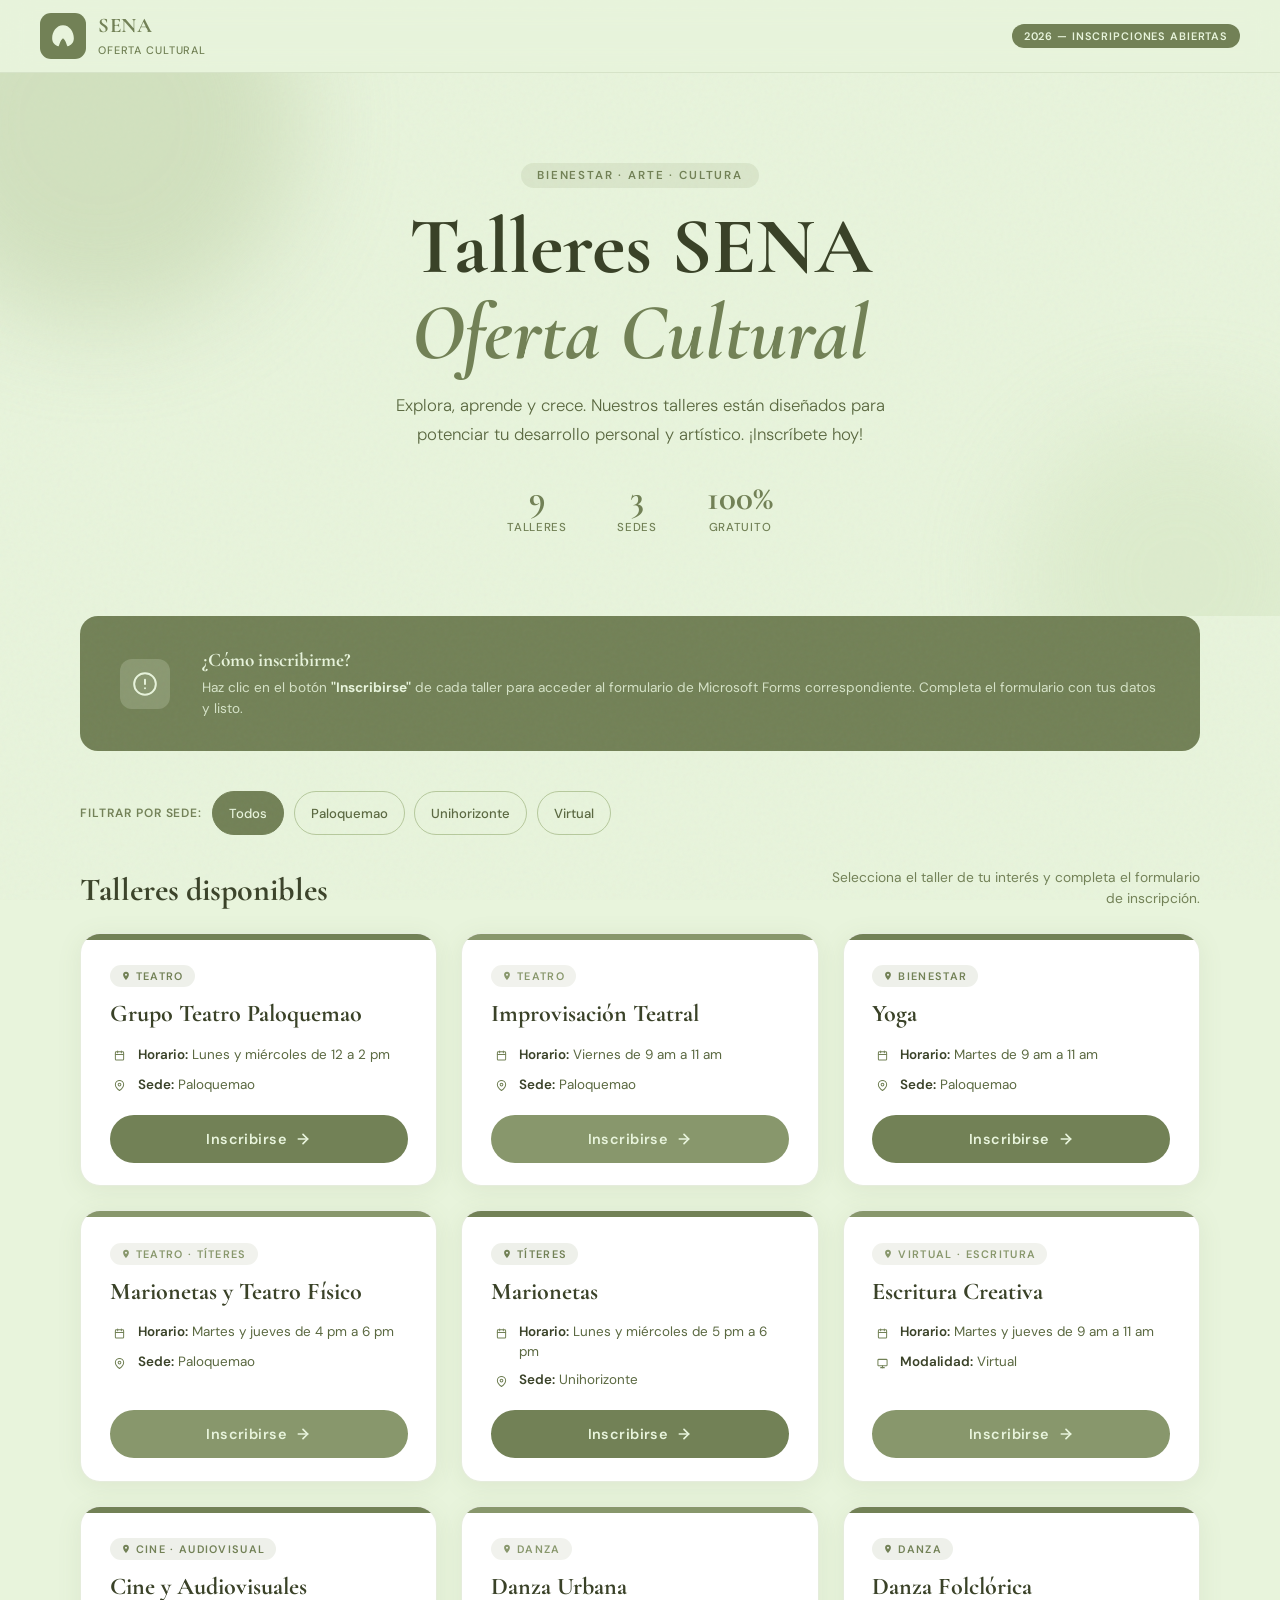
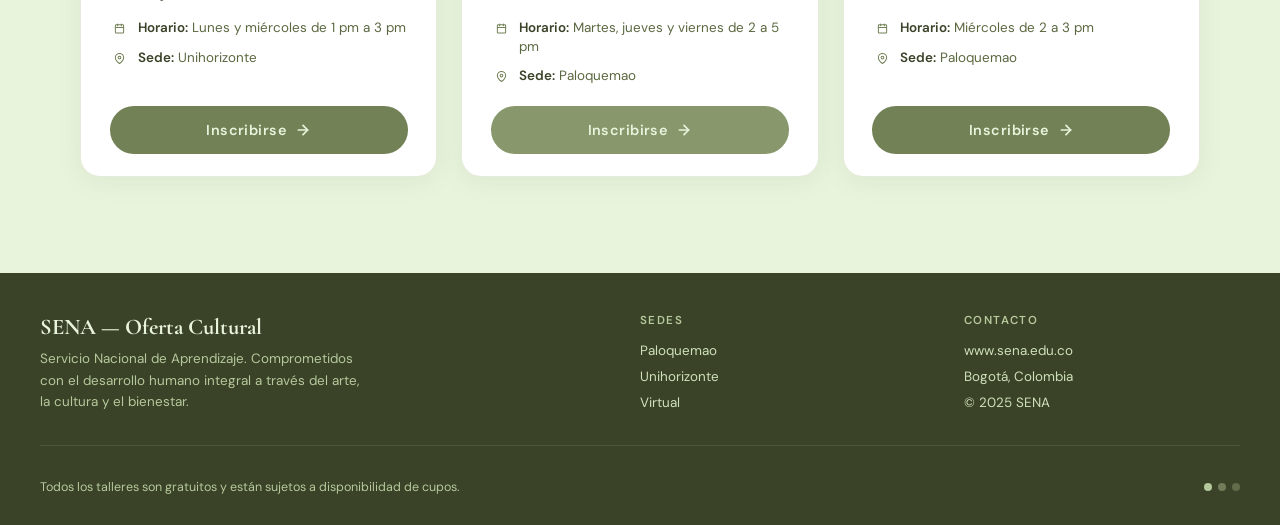
==== talleres-sena.html @ e3b65978 "Carga inicial del proyecto Cultura SENA" ====
<!DOCTYPE html>
<html lang="es">
<head>
  <meta charset="UTF-8" />
  <meta name="viewport" content="width=device-width, initial-scale=1.0" />
  <title>Talleres SENA — Oferta Cultural</title>
  <link rel="preconnect" href="https://fonts.googleapis.com" />
  <link rel="preconnect" href="https://fonts.gstatic.com" crossorigin />
  <link href="https://fonts.googleapis.com/css2?family=Cormorant+Garamond:ital,wght@0,400;0,600;0,700;1,400&family=DM+Sans:wght@300;400;500;600&display=swap" rel="stylesheet" />
  <link rel="stylesheet" href="Styless.css">
</head>
<body>

  <!-- ── HEADER ──────────────────────────────────── -->
  <header>
    <div class="header-inner">
      <div class="logo-area">
        <div class="logo-mark">
          <!-- Leaf SVG icon as SENA placeholder -->
          <svg viewBox="0 0 24 24" xmlns="http://www.w3.org/2000/svg">
            <path d="M12 2C6 2 2 8 2 14c0 4 2.5 6.5 6 7.5C9 19 9.5 16 12 14c2.5 2 3 5 4 7.5C19.5 20.5 22 18 22 14c0-6-4-12-10-12z"/>
          </svg>
        </div>
        <div class="logo-text">
          <span>SENA</span>
          <small>Oferta Cultural</small>
        </div>
      </div>
      <div class="header-badge">2026 — Inscripciones abiertas</div>
    </div>
  </header>

  <!-- ── HERO ────────────────────────────────────── -->
  <section class="hero">
    <div class="hero-decoration a"></div>
    <div class="hero-decoration b"></div>
    <div class="hero-eyebrow">Bienestar · Arte · Cultura</div>
    <h1>Talleres SENA<br /><em>Oferta Cultural</em></h1>
    <p class="hero-sub">
      Explora, aprende y crece. Nuestros talleres están diseñados para potenciar tu desarrollo personal y artístico. ¡Inscríbete hoy!
    </p>
    <div class="hero-stats">
      <div class="hero-stat">
        <span class="num">9</span>
        <span class="label">Talleres</span>
      </div>
      <div class="hero-stat">
        <span class="num">3</span>
        <span class="label">Sedes</span>
      </div>
      <div class="hero-stat">
        <span class="num">100%</span>
        <span class="label">Gratuito</span>
      </div>
    </div>
  </section>

  <!-- ── INFO BANNER ─────────────────────────────── -->
  <div class="info-banner">
    <div class="info-banner-inner">
      <div class="info-banner-icon">
        <svg viewBox="0 0 24 24"><circle cx="12" cy="12" r="10"/><line x1="12" y1="8" x2="12" y2="12"/><line x1="12" y1="16" x2="12.01" y2="16"/></svg>
      </div>
      <div class="info-banner-text">
        <h3>¿Cómo inscribirme?</h3>
        <p>Haz clic en el botón <strong style="color:var(--c5)">"Inscribirse"</strong> de cada taller para acceder al formulario de Microsoft Forms correspondiente. Completa el formulario con tus datos y listo.</p>
      </div>
    </div>
  </div>

  <!-- ── FILTER BAR ──────────────────────────────── -->
  <div class="filter-bar">
    <span class="filter-label">Filtrar por sede:</span>
    <button class="filter-btn active" data-filter="all">Todos</button>
    <button class="filter-btn" data-filter="paloquemao">Paloquemao</button>
    <button class="filter-btn" data-filter="unihorizonte">Unihorizonte</button>
    <button class="filter-btn" data-filter="virtual">Virtual</button>
  </div>

  <!-- ── SECTION HEADER ──────────────────────────── -->
  <div class="section-header">
    <h2>Talleres disponibles</h2>
    <p>Selecciona el taller de tu interés y completa el formulario de inscripción.</p>
  </div>

  <!-- ── MAIN CONTENT ────────────────────────────── -->
  <main class="main-content">
    <div class="cards-grid" id="cardsGrid">

      <!-- Card 1: Grupo Teatro Paloquemao -->
      <article class="card" data-sede="paloquemao" style="--card-color: #728156">
        <div class="card-accent"></div>
        <div class="card-body">
          <div class="card-category">
            <svg width="10" height="10" viewBox="0 0 24 24" fill="currentColor"><path d="M12 2C8 2 5 5 5 9c0 5 7 13 7 13s7-8 7-13c0-4-3-7-7-7zm0 9.5a2.5 2.5 0 1 1 0-5 2.5 2.5 0 0 1 0 5z"/></svg>
            Teatro
          </div>
          <h2>Grupo Teatro Paloquemao</h2>
          <div class="card-meta">
            <div class="meta-row">
              <div class="meta-icon">
                <svg viewBox="0 0 24 24"><rect x="3" y="4" width="18" height="18" rx="2" ry="2"/><line x1="16" y1="2" x2="16" y2="6"/><line x1="8" y1="2" x2="8" y2="6"/><line x1="3" y1="10" x2="21" y2="10"/></svg>
              </div>
              <span><span class="meta-label">Horario:</span>Lunes y miércoles de 12 a 2 pm</span>
            </div>
            <div class="meta-row">
              <div class="meta-icon">
                <svg viewBox="0 0 24 24"><path d="M21 10c0 7-9 13-9 13S3 17 3 10a9 9 0 0 1 18 0z"/><circle cx="12" cy="10" r="3"/></svg>
              </div>
              <span><span class="meta-label">Sede:</span>Paloquemao</span>
            </div>
          </div>
          <a href="URL_FORMS_TEATRO_PALOQUEMAO" target="_blank" rel="noopener noreferrer" class="btn-inscripcion">
            Inscribirse
            <svg class="btn-arrow" width="16" height="16" viewBox="0 0 24 24" fill="none" stroke="currentColor" stroke-width="2.5" stroke-linecap="round" stroke-linejoin="round"><line x1="5" y1="12" x2="19" y2="12"/><polyline points="12 5 19 12 12 19"/></svg>
          </a>
        </div>
      </article>

      <!-- Card 2: Improvisación Teatral -->
      <article class="card" data-sede="paloquemao" style="--card-color: #88976C">
        <div class="card-accent"></div>
        <div class="card-body">
          <div class="card-category">
            <svg width="10" height="10" viewBox="0 0 24 24" fill="currentColor"><path d="M12 2C8 2 5 5 5 9c0 5 7 13 7 13s7-8 7-13c0-4-3-7-7-7zm0 9.5a2.5 2.5 0 1 1 0-5 2.5 2.5 0 0 1 0 5z"/></svg>
            Teatro
          </div>
          <h2>Improvisación Teatral</h2>
          <div class="card-meta">
            <div class="meta-row">
              <div class="meta-icon">
                <svg viewBox="0 0 24 24"><rect x="3" y="4" width="18" height="18" rx="2" ry="2"/><line x1="16" y1="2" x2="16" y2="6"/><line x1="8" y1="2" x2="8" y2="6"/><line x1="3" y1="10" x2="21" y2="10"/></svg>
              </div>
              <span><span class="meta-label">Horario:</span>Viernes de 9 am a 11 am</span>
            </div>
            <div class="meta-row">
              <div class="meta-icon">
                <svg viewBox="0 0 24 24"><path d="M21 10c0 7-9 13-9 13S3 17 3 10a9 9 0 0 1 18 0z"/><circle cx="12" cy="10" r="3"/></svg>
              </div>
              <span><span class="meta-label">Sede:</span>Paloquemao</span>
            </div>
          </div>
          <a href="URL_FORMS_IMPROVISACION" target="_blank" rel="noopener noreferrer" class="btn-inscripcion">
            Inscribirse
            <svg class="btn-arrow" width="16" height="16" viewBox="0 0 24 24" fill="none" stroke="currentColor" stroke-width="2.5" stroke-linecap="round" stroke-linejoin="round"><line x1="5" y1="12" x2="19" y2="12"/><polyline points="12 5 19 12 12 19"/></svg>
          </a>
        </div>
      </article>

      <!-- Card 3: Yoga -->
      <article class="card" data-sede="paloquemao" style="--card-color: #728156">
        <div class="card-accent"></div>
        <div class="card-body">
          <div class="card-category">
            <svg width="10" height="10" viewBox="0 0 24 24" fill="currentColor"><path d="M12 2C8 2 5 5 5 9c0 5 7 13 7 13s7-8 7-13c0-4-3-7-7-7zm0 9.5a2.5 2.5 0 1 1 0-5 2.5 2.5 0 0 1 0 5z"/></svg>
            Bienestar
          </div>
          <h2>Yoga</h2>
          <div class="card-meta">
            <div class="meta-row">
              <div class="meta-icon">
                <svg viewBox="0 0 24 24"><rect x="3" y="4" width="18" height="18" rx="2" ry="2"/><line x1="16" y1="2" x2="16" y2="6"/><line x1="8" y1="2" x2="8" y2="6"/><line x1="3" y1="10" x2="21" y2="10"/></svg>
              </div>
              <span><span class="meta-label">Horario:</span>Martes de 9 am a 11 am</span>
            </div>
            <div class="meta-row">
              <div class="meta-icon">
                <svg viewBox="0 0 24 24"><path d="M21 10c0 7-9 13-9 13S3 17 3 10a9 9 0 0 1 18 0z"/><circle cx="12" cy="10" r="3"/></svg>
              </div>
              <span><span class="meta-label">Sede:</span>Paloquemao</span>
            </div>
          </div>
          <a href="URL_FORMS_YOGA" target="_blank" rel="noopener noreferrer" class="btn-inscripcion">
            Inscribirse
            <svg class="btn-arrow" width="16" height="16" viewBox="0 0 24 24" fill="none" stroke="currentColor" stroke-width="2.5" stroke-linecap="round" stroke-linejoin="round"><line x1="5" y1="12" x2="19" y2="12"/><polyline points="12 5 19 12 12 19"/></svg>
          </a>
        </div>
      </article>

      <!-- Card 4: Marionetas y Teatro Físico -->
      <article class="card" data-sede="paloquemao" style="--card-color: #88976C">
        <div class="card-accent"></div>
        <div class="card-body">
          <div class="card-category">
            <svg width="10" height="10" viewBox="0 0 24 24" fill="currentColor"><path d="M12 2C8 2 5 5 5 9c0 5 7 13 7 13s7-8 7-13c0-4-3-7-7-7zm0 9.5a2.5 2.5 0 1 1 0-5 2.5 2.5 0 0 1 0 5z"/></svg>
            Teatro · Títeres
          </div>
          <h2>Marionetas y Teatro Físico</h2>
          <div class="card-meta">
            <div class="meta-row">
              <div class="meta-icon">
                <svg viewBox="0 0 24 24"><rect x="3" y="4" width="18" height="18" rx="2" ry="2"/><line x1="16" y1="2" x2="16" y2="6"/><line x1="8" y1="2" x2="8" y2="6"/><line x1="3" y1="10" x2="21" y2="10"/></svg>
              </div>
              <span><span class="meta-label">Horario:</span>Martes y jueves de 4 pm a 6 pm</span>
            </div>
            <div class="meta-row">
              <div class="meta-icon">
                <svg viewBox="0 0 24 24"><path d="M21 10c0 7-9 13-9 13S3 17 3 10a9 9 0 0 1 18 0z"/><circle cx="12" cy="10" r="3"/></svg>
              </div>
              <span><span class="meta-label">Sede:</span>Paloquemao</span>
            </div>
          </div>
          <a href="URL_FORMS_MARIONETAS_TEATRO" target="_blank" rel="noopener noreferrer" class="btn-inscripcion">
            Inscribirse
            <svg class="btn-arrow" width="16" height="16" viewBox="0 0 24 24" fill="none" stroke="currentColor" stroke-width="2.5" stroke-linecap="round" stroke-linejoin="round"><line x1="5" y1="12" x2="19" y2="12"/><polyline points="12 5 19 12 12 19"/></svg>
          </a>
        </div>
      </article>

      <!-- Card 5: Marionetas -->
      <article class="card" data-sede="unihorizonte" style="--card-color: #728156">
        <div class="card-accent"></div>
        <div class="card-body">
          <div class="card-category">
            <svg width="10" height="10" viewBox="0 0 24 24" fill="currentColor"><path d="M12 2C8 2 5 5 5 9c0 5 7 13 7 13s7-8 7-13c0-4-3-7-7-7zm0 9.5a2.5 2.5 0 1 1 0-5 2.5 2.5 0 0 1 0 5z"/></svg>
            Títeres
          </div>
          <h2>Marionetas</h2>
          <div class="card-meta">
            <div class="meta-row">
              <div class="meta-icon">
                <svg viewBox="0 0 24 24"><rect x="3" y="4" width="18" height="18" rx="2" ry="2"/><line x1="16" y1="2" x2="16" y2="6"/><line x1="8" y1="2" x2="8" y2="6"/><line x1="3" y1="10" x2="21" y2="10"/></svg>
              </div>
              <span><span class="meta-label">Horario:</span>Lunes y miércoles de 5 pm a 6 pm</span>
            </div>
            <div class="meta-row">
              <div class="meta-icon">
                <svg viewBox="0 0 24 24"><path d="M21 10c0 7-9 13-9 13S3 17 3 10a9 9 0 0 1 18 0z"/><circle cx="12" cy="10" r="3"/></svg>
              </div>
              <span><span class="meta-label">Sede:</span>Unihorizonte</span>
            </div>
          </div>
          <a href="URL_FORMS_MARIONETAS" target="_blank" rel="noopener noreferrer" class="btn-inscripcion">
            Inscribirse
            <svg class="btn-arrow" width="16" height="16" viewBox="0 0 24 24" fill="none" stroke="currentColor" stroke-width="2.5" stroke-linecap="round" stroke-linejoin="round"><line x1="5" y1="12" x2="19" y2="12"/><polyline points="12 5 19 12 12 19"/></svg>
          </a>
        </div>
      </article>

      <!-- Card 6: Escritura Creativa -->
      <article class="card" data-sede="virtual" style="--card-color: #88976C">
        <div class="card-accent"></div>
        <div class="card-body">
          <div class="card-category">
            <svg width="10" height="10" viewBox="0 0 24 24" fill="currentColor"><path d="M12 2C8 2 5 5 5 9c0 5 7 13 7 13s7-8 7-13c0-4-3-7-7-7zm0 9.5a2.5 2.5 0 1 1 0-5 2.5 2.5 0 0 1 0 5z"/></svg>
            Virtual · Escritura
          </div>
          <h2>Escritura Creativa</h2>
          <div class="card-meta">
            <div class="meta-row">
              <div class="meta-icon">
                <svg viewBox="0 0 24 24"><rect x="3" y="4" width="18" height="18" rx="2" ry="2"/><line x1="16" y1="2" x2="16" y2="6"/><line x1="8" y1="2" x2="8" y2="6"/><line x1="3" y1="10" x2="21" y2="10"/></svg>
              </div>
              <span><span class="meta-label">Horario:</span>Martes y jueves de 9 am a 11 am</span>
            </div>
            <div class="meta-row">
              <div class="meta-icon">
                <svg viewBox="0 0 24 24"><rect x="2" y="3" width="20" height="14" rx="2"/><line x1="8" y1="21" x2="16" y2="21"/><line x1="12" y1="17" x2="12" y2="21"/></svg>
              </div>
              <span><span class="meta-label">Modalidad:</span>Virtual</span>
            </div>
          </div>
          <a href="URL_FORMS_ESCRITURA" target="_blank" rel="noopener noreferrer" class="btn-inscripcion">
            Inscribirse
            <svg class="btn-arrow" width="16" height="16" viewBox="0 0 24 24" fill="none" stroke="currentColor" stroke-width="2.5" stroke-linecap="round" stroke-linejoin="round"><line x1="5" y1="12" x2="19" y2="12"/><polyline points="12 5 19 12 12 19"/></svg>
          </a>
        </div>
      </article>

      <!-- Card 7: Cine y Audiovisuales -->
      <article class="card" data-sede="unihorizonte" style="--card-color: #728156">
        <div class="card-accent"></div>
        <div class="card-body">
          <div class="card-category">
            <svg width="10" height="10" viewBox="0 0 24 24" fill="currentColor"><path d="M12 2C8 2 5 5 5 9c0 5 7 13 7 13s7-8 7-13c0-4-3-7-7-7zm0 9.5a2.5 2.5 0 1 1 0-5 2.5 2.5 0 0 1 0 5z"/></svg>
            Cine · Audiovisual
          </div>
          <h2>Cine y Audiovisuales</h2>
          <div class="card-meta">
            <div class="meta-row">
              <div class="meta-icon">
                <svg viewBox="0 0 24 24"><rect x="3" y="4" width="18" height="18" rx="2" ry="2"/><line x1="16" y1="2" x2="16" y2="6"/><line x1="8" y1="2" x2="8" y2="6"/><line x1="3" y1="10" x2="21" y2="10"/></svg>
              </div>
              <span><span class="meta-label">Horario:</span>Lunes y miércoles de 1 pm a 3 pm</span>
            </div>
            <div class="meta-row">
              <div class="meta-icon">
                <svg viewBox="0 0 24 24"><path d="M21 10c0 7-9 13-9 13S3 17 3 10a9 9 0 0 1 18 0z"/><circle cx="12" cy="10" r="3"/></svg>
              </div>
              <span><span class="meta-label">Sede:</span>Unihorizonte</span>
            </div>
          </div>
          <a href="URL_FORMS_CINE" target="_blank" rel="noopener noreferrer" class="btn-inscripcion">
            Inscribirse
            <svg class="btn-arrow" width="16" height="16" viewBox="0 0 24 24" fill="none" stroke="currentColor" stroke-width="2.5" stroke-linecap="round" stroke-linejoin="round"><line x1="5" y1="12" x2="19" y2="12"/><polyline points="12 5 19 12 12 19"/></svg>
          </a>
        </div>
      </article>

      <!-- Card 8: Danza Urbana -->
      <article class="card" data-sede="paloquemao" style="--card-color: #88976C">
        <div class="card-accent"></div>
        <div class="card-body">
          <div class="card-category">
            <svg width="10" height="10" viewBox="0 0 24 24" fill="currentColor"><path d="M12 2C8 2 5 5 5 9c0 5 7 13 7 13s7-8 7-13c0-4-3-7-7-7zm0 9.5a2.5 2.5 0 1 1 0-5 2.5 2.5 0 0 1 0 5z"/></svg>
            Danza
          </div>
          <h2>Danza Urbana</h2>
          <div class="card-meta">
            <div class="meta-row">
              <div class="meta-icon">
                <svg viewBox="0 0 24 24"><rect x="3" y="4" width="18" height="18" rx="2" ry="2"/><line x1="16" y1="2" x2="16" y2="6"/><line x1="8" y1="2" x2="8" y2="6"/><line x1="3" y1="10" x2="21" y2="10"/></svg>
              </div>
              <span><span class="meta-label">Horario:</span>Martes, jueves y viernes de 2 a 5 pm</span>
            </div>
            <div class="meta-row">
              <div class="meta-icon">
                <svg viewBox="0 0 24 24"><path d="M21 10c0 7-9 13-9 13S3 17 3 10a9 9 0 0 1 18 0z"/><circle cx="12" cy="10" r="3"/></svg>
              </div>
              <span><span class="meta-label">Sede:</span>Paloquemao</span>
            </div>
          </div>
          <a href="URL_FORMS_DANZA_URBANA" target="_blank" rel="noopener noreferrer" class="btn-inscripcion">
            Inscribirse
            <svg class="btn-arrow" width="16" height="16" viewBox="0 0 24 24" fill="none" stroke="currentColor" stroke-width="2.5" stroke-linecap="round" stroke-linejoin="round"><line x1="5" y1="12" x2="19" y2="12"/><polyline points="12 5 19 12 12 19"/></svg>
          </a>
        </div>
      </article>

      <!-- Card 9: Danza Folclórica -->
      <article class="card" data-sede="paloquemao" style="--card-color: #728156">
        <div class="card-accent"></div>
        <div class="card-body">
          <div class="card-category">
            <svg width="10" height="10" viewBox="0 0 24 24" fill="currentColor"><path d="M12 2C8 2 5 5 5 9c0 5 7 13 7 13s7-8 7-13c0-4-3-7-7-7zm0 9.5a2.5 2.5 0 1 1 0-5 2.5 2.5 0 0 1 0 5z"/></svg>
            Danza
          </div>
          <h2>Danza Folclórica</h2>
          <div class="card-meta">
            <div class="meta-row">
              <div class="meta-icon">
                <svg viewBox="0 0 24 24"><rect x="3" y="4" width="18" height="18" rx="2" ry="2"/><line x1="16" y1="2" x2="16" y2="6"/><line x1="8" y1="2" x2="8" y2="6"/><line x1="3" y1="10" x2="21" y2="10"/></svg>
              </div>
              <span><span class="meta-label">Horario:</span>Miércoles de 2 a 3 pm</span>
            </div>
            <div class="meta-row">
              <div class="meta-icon">
                <svg viewBox="0 0 24 24"><path d="M21 10c0 7-9 13-9 13S3 17 3 10a9 9 0 0 1 18 0z"/><circle cx="12" cy="10" r="3"/></svg>
              </div>
              <span><span class="meta-label">Sede:</span>Paloquemao</span>
            </div>
          </div>
          <a href="URL_FORMS_DANZA_FOLCLORICA" target="_blank" rel="noopener noreferrer" class="btn-inscripcion">
            Inscribirse
            <svg class="btn-arrow" width="16" height="16" viewBox="0 0 24 24" fill="none" stroke="currentColor" stroke-width="2.5" stroke-linecap="round" stroke-linejoin="round"><line x1="5" y1="12" x2="19" y2="12"/><polyline points="12 5 19 12 12 19"/></svg>
          </a>
        </div>
      </article>

    </div><!-- /.cards-grid -->
  </main>

  <!-- ── FOOTER ───────────────────────────────────── -->
  <footer>
    <div class="footer-inner">
      <div class="footer-top">
        <div class="footer-brand">
          <span>SENA — Oferta Cultural</span>
          <p>Servicio Nacional de Aprendizaje. Comprometidos con el desarrollo humano integral a través del arte, la cultura y el bienestar.</p>
        </div>
        <div class="footer-col">
          <h4>Sedes</h4>
          <ul>
            <li>Paloquemao</li>
            <li>Unihorizonte</li>
            <li>Virtual</li>
          </ul>
        </div>
        <div class="footer-col">
          <h4>Contacto</h4>
          <ul>
            <li><a href="https://www.sena.edu.co" target="_blank" rel="noopener">www.sena.edu.co</a></li>
            <li>Bogotá, Colombia</li>
            <li>&copy; 2025 SENA</li>
          </ul>
        </div>
      </div>
      <div class="footer-bottom">
        <p>Todos los talleres son gratuitos y están sujetos a disponibilidad de cupos.</p>
        <div class="footer-dots">
          <span></span><span></span><span></span>
        </div>
      </div>
    </div>
  </footer>

  <!-- ── JAVASCRIPT ───────────────────────────────── -->
  <script>
    /* ── Scroll-reveal (IntersectionObserver) ── */
    const cards = document.querySelectorAll('.card');

    const revealObserver = new IntersectionObserver((entries) => {
      entries.forEach(entry => {
        if (entry.isIntersecting) {
          entry.target.classList.add('visible');
          revealObserver.unobserve(entry.target);
        }
      });
    }, { threshold: 0.1, rootMargin: '0px 0px -40px 0px' });

    cards.forEach(card => revealObserver.observe(card));

    /* ── Ripple effect on inscription buttons ── */
    document.querySelectorAll('.btn-inscripcion').forEach(btn => {
      btn.addEventListener('click', function(e) {
        const ripple = document.createElement('span');
        ripple.classList.add('ripple-circle');
        const rect = this.getBoundingClientRect();
        ripple.style.left = (e.clientX - rect.left) + 'px';
        ripple.style.top  = (e.clientY - rect.top)  + 'px';
        this.appendChild(ripple);
        setTimeout(() => ripple.remove(), 700);
      });
    });

    /* ── Filter buttons ── */
    const filterBtns = document.querySelectorAll('.filter-btn');
    const allCards   = document.querySelectorAll('.card');

    filterBtns.forEach(btn => {
      btn.addEventListener('click', () => {
        filterBtns.forEach(b => b.classList.remove('active'));
        btn.classList.add('active');

        const filter = btn.dataset.filter;

        allCards.forEach(card => {
          const match = filter === 'all' || card.dataset.sede === filter;
          card.style.display = match ? '' : 'none';

          /* re-trigger animation for visible cards */
          if (match) {
            card.classList.remove('visible');
            requestAnimationFrame(() => {
              requestAnimationFrame(() => card.classList.add('visible'));
            });
          }
        });
      });
    });

    /* ── Subtle parallax on hero decorations ── */
    const decA = document.querySelector('.hero-decoration.a');
    const decB = document.querySelector('.hero-decoration.b');

    document.addEventListener('mousemove', (e) => {
      const x = (e.clientX / window.innerWidth  - 0.5) * 30;
      const y = (e.clientY / window.innerHeight - 0.5) * 20;
      if (decA) decA.style.transform = `translate(${x * 0.4}px, ${y * 0.4}px)`;
      if (decB) decB.style.transform = `translate(${-x * 0.3}px, ${-y * 0.3}px)`;
    });
  </script>
</body>
</html>
---- Styless.css ----
/* ══════════════════════════════════════════════════
   TALLERES SENA — CSS Responsivo Mejorado
   Mobile-first · Multi-plataforma · Accesible
   ══════════════════════════════════════════════════ */

/* ── CSS Variables ────────────────────────────── */
:root {
  --c1: #728156;
  --c2: #88976C;
  --c3: #B6C99C;
  --c4: #CFE1BB;
  --c5: #E8F4DC;
  --white: #ffffff;
  --text-dark: #3a4228;
  --text-mid:  #5a6840;
  --text-light: #728156;
  --radius-card: 20px;
  --radius-btn:  100px;
  --shadow-soft: 0 8px 32px rgba(114,129,86,0.13);
  --shadow-card: 0 4px 24px rgba(114,129,86,0.10);
  --transition: 0.35s cubic-bezier(0.4,0,0.2,1);
  --px: 1rem;
}

/* ── Reset ────────────────────────────────────── */
*, *::before, *::after {
  box-sizing: border-box;
  margin: 0;
  padding: 0;
}

html {
  scroll-behavior: smooth;
  -webkit-text-size-adjust: 100%;
}

body {
  font-family: 'DM Sans', sans-serif;
  background: var(--c5);
  color: var(--text-dark);
  min-height: 100vh;
  overflow-x: hidden;
  -webkit-font-smoothing: antialiased;
  -moz-osx-font-smoothing: grayscale;
}

img, svg { max-width: 100%; display: block; }

/* ── Noise texture overlay ──────────────────── */
body::before {
  content: '';
  position: fixed;
  inset: 0;
  background-image: url("data:image/svg+xml,%3Csvg viewBox='0 0 256 256' xmlns='http://www.w3.org/2000/svg'%3E%3Cfilter id='noise'%3E%3CfeTurbulence type='fractalNoise' baseFrequency='0.9' numOctaves='4' stitchTiles='stitch'/%3E%3C/filter%3E%3Crect width='100%25' height='100%25' filter='url(%23noise)' opacity='0.04'/%3E%3C/svg%3E");
  pointer-events: none;
  z-index: 0;
}

/* ════════════════════════════════════════════════
   HEADER
   ════════════════════════════════════════════════ */
header {
  position: sticky;
  top: 0;
  z-index: 100;
  background: rgba(232,244,220,0.92);
  backdrop-filter: blur(14px);
  -webkit-backdrop-filter: blur(14px);
  border-bottom: 1px solid rgba(114,129,86,0.15);
  padding: 0 var(--px);
}

.header-inner {
  max-width: 1200px;
  margin: 0 auto;
  height: 64px;
  display: flex;
  align-items: center;
  justify-content: space-between;
  gap: 1rem;
}

.logo-area {
  display: flex;
  align-items: center;
  gap: 12px;
  min-width: 0;
}

.logo-mark {
  width: 42px;
  height: 42px;
  min-width: 42px;
  background: var(--c1);
  border-radius: 11px;
  display: flex;
  align-items: center;
  justify-content: center;
  overflow: hidden;
}

.logo-mark svg {
  width: 26px;
  height: 26px;
  fill: var(--c5);
}

.logo-text { line-height: 1.2; min-width: 0; }

.logo-text span {
  display: block;
  font-family: 'Cormorant Garamond', serif;
  font-weight: 700;
  font-size: 1.2rem;
  color: var(--c1);
  letter-spacing: 0.03em;
  white-space: nowrap;
}

.logo-text small {
  font-size: 0.68rem;
  font-weight: 500;
  color: var(--text-light);
  letter-spacing: 0.08em;
  text-transform: uppercase;
  white-space: nowrap;
}

.header-badge {
  background: var(--c1);
  color: var(--c5);
  font-size: 0.68rem;
  font-weight: 600;
  letter-spacing: 0.08em;
  text-transform: uppercase;
  padding: 5px 12px;
  border-radius: var(--radius-btn);
  white-space: nowrap;
  display: none;
}

/* ════════════════════════════════════════════════
   HERO
   ════════════════════════════════════════════════ */
.hero {
  position: relative;
  padding: 60px var(--px) 56px;
  text-align: center;
  overflow: hidden;
}

.hero-decoration {
  position: absolute;
  border-radius: 50%;
  filter: blur(50px);
  opacity: 0.45;
  pointer-events: none;
}

.hero-decoration.a {
  width: min(400px, 90vw);
  height: min(400px, 90vw);
  background: var(--c3);
  top: -150px; left: -100px;
}

.hero-decoration.b {
  width: min(320px, 80vw);
  height: min(320px, 80vw);
  background: var(--c4);
  bottom: -120px; right: -60px;
}

.hero-eyebrow {
  display: inline-block;
  font-size: 0.72rem;
  font-weight: 600;
  letter-spacing: 0.16em;
  text-transform: uppercase;
  color: var(--c1);
  background: rgba(114,129,86,0.12);
  padding: 5px 16px;
  border-radius: 100px;
  margin-bottom: 1rem;
  position: relative;
}

.hero h1 {
  font-family: 'Cormorant Garamond', serif;
  font-size: clamp(2.2rem, 8vw, 5rem);
  font-weight: 700;
  line-height: 1.08;
  color: var(--text-dark);
  max-width: 820px;
  margin: 0 auto 0.9rem;
  position: relative;
}

.hero h1 em { font-style: italic; color: var(--c1); }

.hero-sub {
  font-size: clamp(0.92rem, 2.5vw, 1.05rem);
  font-weight: 300;
  color: var(--text-mid);
  max-width: 520px;
  margin: 0 auto 2rem;
  line-height: 1.7;
  position: relative;
}

.hero-stats {
  display: flex;
  justify-content: center;
  gap: clamp(1.5rem, 5vw, 2.5rem);
  flex-wrap: wrap;
  position: relative;
}

.hero-stat { text-align: center; min-width: 60px; }

.hero-stat .num {
  font-family: 'Cormorant Garamond', serif;
  font-size: clamp(1.8rem, 5vw, 2.2rem);
  font-weight: 700;
  color: var(--c1);
  display: block;
  line-height: 1;
}

.hero-stat .label {
  font-size: 0.72rem;
  font-weight: 500;
  color: var(--text-light);
  letter-spacing: 0.06em;
  text-transform: uppercase;
}

/* ════════════════════════════════════════════════
   INFO BANNER
   ════════════════════════════════════════════════ */
.info-banner {
  max-width: 1200px;
  margin: 0 auto 2.5rem;
  padding: 0 var(--px);
}

.info-banner-inner {
  background: var(--c1);
  border-radius: 18px;
  padding: 1.5rem;
  display: flex;
  align-items: flex-start;
  gap: 1.25rem;
  flex-wrap: wrap;
}

.info-banner-icon {
  width: 50px;
  height: 50px;
  min-width: 50px;
  background: rgba(232,244,220,0.2);
  border-radius: 12px;
  display: flex;
  align-items: center;
  justify-content: center;
}

.info-banner-icon svg {
  width: 26px; height: 26px;
  stroke: var(--c5);
  fill: none;
  stroke-width: 1.8;
  stroke-linecap: round;
  stroke-linejoin: round;
}

.info-banner-text { flex: 1; min-width: 200px; }

.info-banner-text h3 {
  font-family: 'Cormorant Garamond', serif;
  font-size: 1.2rem;
  font-weight: 700;
  color: var(--c5);
  margin-bottom: 0.3rem;
}

.info-banner-text p {
  font-size: 0.85rem;
  color: rgba(232,244,220,0.85);
  line-height: 1.55;
}

/* ════════════════════════════════════════════════
   FILTER BAR
   ════════════════════════════════════════════════ */
.filter-bar {
  max-width: 1200px;
  margin: 0 auto 1.75rem;
  padding: 0 var(--px) 4px;
  display: flex;
  align-items: center;
  gap: 0.6rem;
  overflow-x: auto;
  -webkit-overflow-scrolling: touch;
  scrollbar-width: none;
  -ms-overflow-style: none;
}

.filter-bar::-webkit-scrollbar { display: none; }

.filter-label {
  font-size: 0.75rem;
  font-weight: 600;
  color: var(--text-light);
  text-transform: uppercase;
  letter-spacing: 0.08em;
  white-space: nowrap;
  flex-shrink: 0;
}

.filter-btn {
  background: transparent;
  border: 1.5px solid var(--c3);
  color: var(--text-mid);
  font-family: 'DM Sans', sans-serif;
  font-size: 0.82rem;
  font-weight: 500;
  min-height: 44px;
  padding: 0 16px;
  border-radius: 100px;
  cursor: pointer;
  transition: var(--transition);
  white-space: nowrap;
  flex-shrink: 0;
  -webkit-tap-highlight-color: transparent;
}

.filter-btn:hover,
.filter-btn.active {
  background: var(--c1);
  border-color: var(--c1);
  color: var(--c5);
}

.filter-btn:focus-visible {
  outline: 2px solid var(--c1);
  outline-offset: 2px;
}

/* ════════════════════════════════════════════════
   SECTION HEADER
   ════════════════════════════════════════════════ */
.section-header {
  max-width: 1200px;
  margin: 0 auto 1.25rem;
  padding: 0 var(--px);
  display: flex;
  flex-direction: column;
  gap: 0.4rem;
}

.section-header h2 {
  font-family: 'Cormorant Garamond', serif;
  font-size: clamp(1.6rem, 4vw, 2rem);
  font-weight: 700;
  color: var(--text-dark);
}

.section-header p {
  font-size: 0.86rem;
  color: var(--text-light);
  line-height: 1.5;
}

/* ════════════════════════════════════════════════
   GRID DE TARJETAS
   ════════════════════════════════════════════════ */
.main-content {
  max-width: 1200px;
  margin: 0 auto;
  padding: 0 var(--px) 4rem;
}

.cards-grid {
  display: grid;
  grid-template-columns: 1fr;
  gap: 1.25rem;
}

/* ════════════════════════════════════════════════
   TARJETA
   ════════════════════════════════════════════════ */
.card {
  background: var(--white);
  border-radius: var(--radius-card);
  box-shadow: var(--shadow-card);
  overflow: hidden;
  display: flex;
  flex-direction: column;
  opacity: 0;
  transform: translateY(24px);
  transition: box-shadow var(--transition), transform var(--transition), opacity var(--transition);
  border: 1px solid rgba(182,201,156,0.35);
  min-width: 0;
}

.card.visible { opacity: 1; transform: translateY(0); }

@media (hover: hover) {
  .card:hover {
    box-shadow: 0 16px 48px rgba(114,129,86,0.18);
    transform: translateY(-4px);
  }
}

.card-accent {
  height: 6px;
  background: var(--card-color, var(--c1));
  flex-shrink: 0;
}

.card-body {
  padding: 1.4rem 1.5rem 1.3rem;
  flex: 1;
  display: flex;
  flex-direction: column;
}

.card-category {
  display: inline-flex;
  align-items: center;
  gap: 5px;
  font-size: 0.68rem;
  font-weight: 600;
  letter-spacing: 0.12em;
  text-transform: uppercase;
  color: var(--card-color, var(--c1));
  background: color-mix(in srgb, var(--card-color, var(--c1)) 12%, transparent);
  padding: 4px 11px;
  border-radius: 100px;
  margin-bottom: 0.8rem;
  width: fit-content;
}

.card h2 {
  font-family: 'Cormorant Garamond', serif;
  font-size: clamp(1.3rem, 3.5vw, 1.5rem);
  font-weight: 700;
  color: var(--text-dark);
  line-height: 1.2;
  margin-bottom: 1rem;
}

.card-meta {
  display: flex;
  flex-direction: column;
  gap: 0.55rem;
  margin-bottom: 1.2rem;
  flex: 1;
}

.meta-row {
  display: flex;
  align-items: flex-start;
  gap: 8px;
  font-size: 0.84rem;
  color: var(--text-mid);
  line-height: 1.45;
}

.meta-icon {
  width: 20px;
  height: 20px;
  min-width: 20px;
  display: flex;
  align-items: center;
  justify-content: center;
  margin-top: 1px;
}

.meta-icon svg {
  width: 11px; height: 11px;
  stroke: var(--c1);
  fill: none;
  stroke-width: 2.2;
  stroke-linecap: round;
  stroke-linejoin: round;
}

.meta-label {
  font-weight: 600;
  color: var(--text-dark);
  margin-right: 4px;
}

/* ════════════════════════════════════════════════
   BOTÓN INSCRIPCIÓN
   ════════════════════════════════════════════════ */
.btn-inscripcion {
  display: inline-flex;
  align-items: center;
  justify-content: center;
  gap: 8px;
  width: 100%;
  min-height: 48px;
  background: var(--card-color, var(--c1));
  color: var(--c5);
  font-family: 'DM Sans', sans-serif;
  font-size: 0.9rem;
  font-weight: 600;
  letter-spacing: 0.03em;
  padding: 12px 20px;
  border-radius: var(--radius-btn);
  text-decoration: none;
  border: none;
  cursor: pointer;
  transition: var(--transition);
  position: relative;
  overflow: hidden;
  -webkit-tap-highlight-color: transparent;
}

.btn-inscripcion::after {
  content: '';
  position: absolute;
  inset: 0;
  background: rgba(255,255,255,0);
  transition: background var(--transition);
}

@media (hover: hover) {
  .btn-inscripcion:hover {
    transform: scale(1.025);
    box-shadow: 0 8px 24px color-mix(in srgb, var(--card-color, var(--c1)) 45%, transparent);
  }
  .btn-inscripcion:hover::after { background: rgba(255,255,255,0.08); }
  .btn-inscripcion:hover .btn-arrow { transform: translateX(4px); }
}

.btn-inscripcion:active { transform: scale(0.97); }

.btn-inscripcion:focus-visible {
  outline: 2px solid var(--c1);
  outline-offset: 3px;
}

.btn-arrow { transition: transform var(--transition); flex-shrink: 0; }

/* ════════════════════════════════════════════════
   FOOTER
   ════════════════════════════════════════════════ */
footer {
  background: var(--text-dark);
  color: var(--c4);
  padding: 2.5rem var(--px) 1.75rem;
}

.footer-inner { max-width: 1200px; margin: 0 auto; }

.footer-top {
  display: grid;
  grid-template-columns: 1fr;
  gap: 2rem;
  margin-bottom: 2rem;
  padding-bottom: 2rem;
  border-bottom: 1px solid rgba(182,201,156,0.15);
}

.footer-brand span {
  display: block;
  font-family: 'Cormorant Garamond', serif;
  font-size: 1.4rem;
  font-weight: 700;
  color: var(--c5);
  margin-bottom: 0.5rem;
}

.footer-brand p {
  font-size: 0.84rem;
  color: var(--c3);
  line-height: 1.6;
  max-width: 320px;
}

.footer-col h4 {
  font-size: 0.72rem;
  font-weight: 600;
  letter-spacing: 0.12em;
  text-transform: uppercase;
  color: var(--c3);
  margin-bottom: 0.85rem;
}

.footer-col ul { list-style: none; display: flex; flex-direction: column; gap: 0.45rem; }

.footer-col ul li { font-size: 0.84rem; color: var(--c4); line-height: 1.4; }

.footer-col ul li a { color: var(--c4); text-decoration: none; transition: color 0.2s; }
.footer-col ul li a:hover { color: var(--c5); }

.footer-bottom {
  display: flex;
  align-items: center;
  justify-content: space-between;
  flex-wrap: wrap;
  gap: 0.75rem;
}

.footer-bottom p { font-size: 0.78rem; color: var(--c3); line-height: 1.5; }

.footer-dots { display: flex; gap: 6px; }
.footer-dots span { width: 8px; height: 8px; border-radius: 50%; background: var(--c2); opacity: 0.5; }
.footer-dots span:first-child { opacity: 1; background: var(--c3); }
.footer-dots span:nth-child(2) { opacity: 0.7; }

/* ════════════════════════════════════════════════
   BREAKPOINTS
   ════════════════════════════════════════════════ */

/* 480px — Teléfonos medianos */
@media (min-width: 480px) {
  :root { --px: 1.25rem; }
  .hero { padding: 70px var(--px) 64px; }
  .info-banner-inner { align-items: center; }
  .section-header { flex-direction: row; align-items: flex-end; justify-content: space-between; }
  .section-header p { text-align: right; max-width: 260px; }
}

/* 640px — Tablet / 2 columnas */
@media (min-width: 640px) {
  :root { --px: 1.5rem; }
  .header-inner { height: 68px; }
  .header-badge { display: block; }
  .hero { padding: 80px var(--px) 72px; }
  .cards-grid { grid-template-columns: repeat(2, 1fr); gap: 1.4rem; }
  .main-content { padding-bottom: 5rem; }
  .footer-top { grid-template-columns: 1fr 1fr; gap: 2rem; }
  .footer-brand { grid-column: 1 / -1; }
}

/* 768px — Tablet grande */
@media (min-width: 768px) {
  :root { --px: 2rem; }
  .header-inner { height: 72px; }
  .logo-mark { width: 46px; height: 46px; min-width: 46px; }
  .logo-text span { font-size: 1.3rem; }
  .hero { padding: 90px var(--px) 80px; }
  .info-banner-inner { padding: 2rem 2.5rem; gap: 2rem; }
  .section-header { margin-bottom: 1.5rem; }
  .section-header p { max-width: 380px; }
  .footer-top { grid-template-columns: 2fr 1fr 1fr; gap: 3rem; }
  .footer-brand { grid-column: auto; }
}

/* 1024px — Desktop / 3 columnas */
@media (min-width: 1024px) {
  .cards-grid { grid-template-columns: repeat(3, 1fr); gap: 1.5rem; }
  .main-content { padding-bottom: 6rem; }
  .card-body { padding: 1.6rem 1.8rem 1.4rem; }
}

/* 1280px — Desktop grande */
@media (min-width: 1280px) {
  :root { --px: 2.5rem; }
}

/* ════════════════════════════════════════════════
   REDUCE MOVIMIENTO — Accesibilidad
   ════════════════════════════════════════════════ */
@media (prefers-reduced-motion: reduce) {
  *, *::before, *::after {
    animation-duration: 0.01ms !important;
    animation-iteration-count: 1 !important;
    transition-duration: 0.01ms !important;
  }
  html { scroll-behavior: auto; }
  .card { opacity: 1; transform: none; }
}

/* ════════════════════════════════════════════════
   UTILIDADES
   ════════════════════════════════════════════════ */
.sr-only {
  position: absolute;
  width: 1px; height: 1px;
  overflow: hidden;
  clip: rect(0,0,0,0);
  white-space: nowrap;
}

/* ════════════════════════════════════════════════
   ANIMACIONES
   ════════════════════════════════════════════════ */
.card:nth-child(1)  { transition-delay: 0.05s; }
.card:nth-child(2)  { transition-delay: 0.10s; }
.card:nth-child(3)  { transition-delay: 0.15s; }
.card:nth-child(4)  { transition-delay: 0.20s; }
.card:nth-child(5)  { transition-delay: 0.25s; }
.card:nth-child(6)  { transition-delay: 0.30s; }
.card:nth-child(7)  { transition-delay: 0.35s; }
.card:nth-child(8)  { transition-delay: 0.40s; }
.card:nth-child(9)  { transition-delay: 0.45s; }

@keyframes fadeUp {
  from { opacity: 0; transform: translateY(20px); }
  to   { opacity: 1; transform: translateY(0); }
}

.hero-eyebrow { animation: fadeUp 0.6s 0.1s both; }
.hero h1      { animation: fadeUp 0.6s 0.2s both; }
.hero-sub     { animation: fadeUp 0.6s 0.3s both; }
.hero-stats   { animation: fadeUp 0.6s 0.4s both; }

@keyframes ripple {
  to { transform: scale(4); opacity: 0; }
}

.ripple-circle {
  position: absolute;
  border-radius: 50%;
  background: rgba(255,255,255,0.3);
  width: 60px; height: 60px;
  margin-top: -30px; margin-left: -30px;
  animation: ripple 0.6s linear;
  pointer-events: none;
}
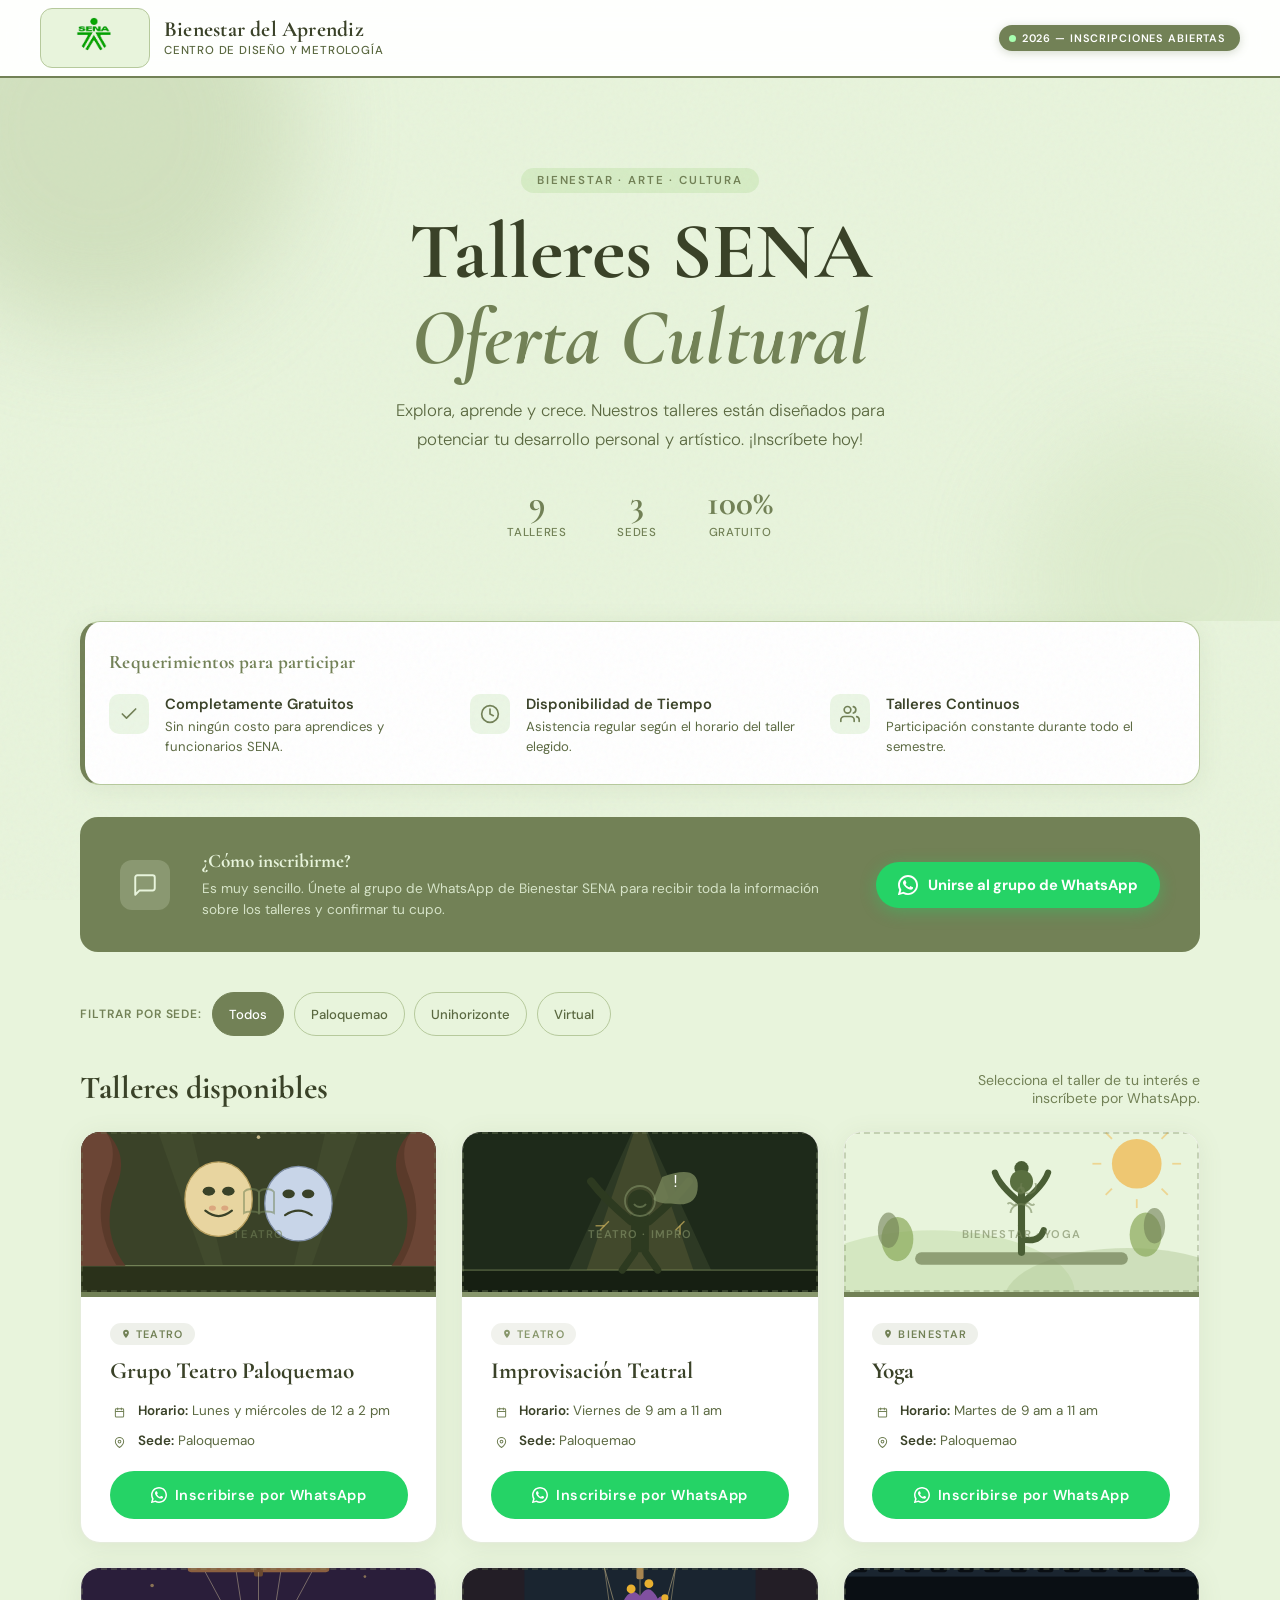
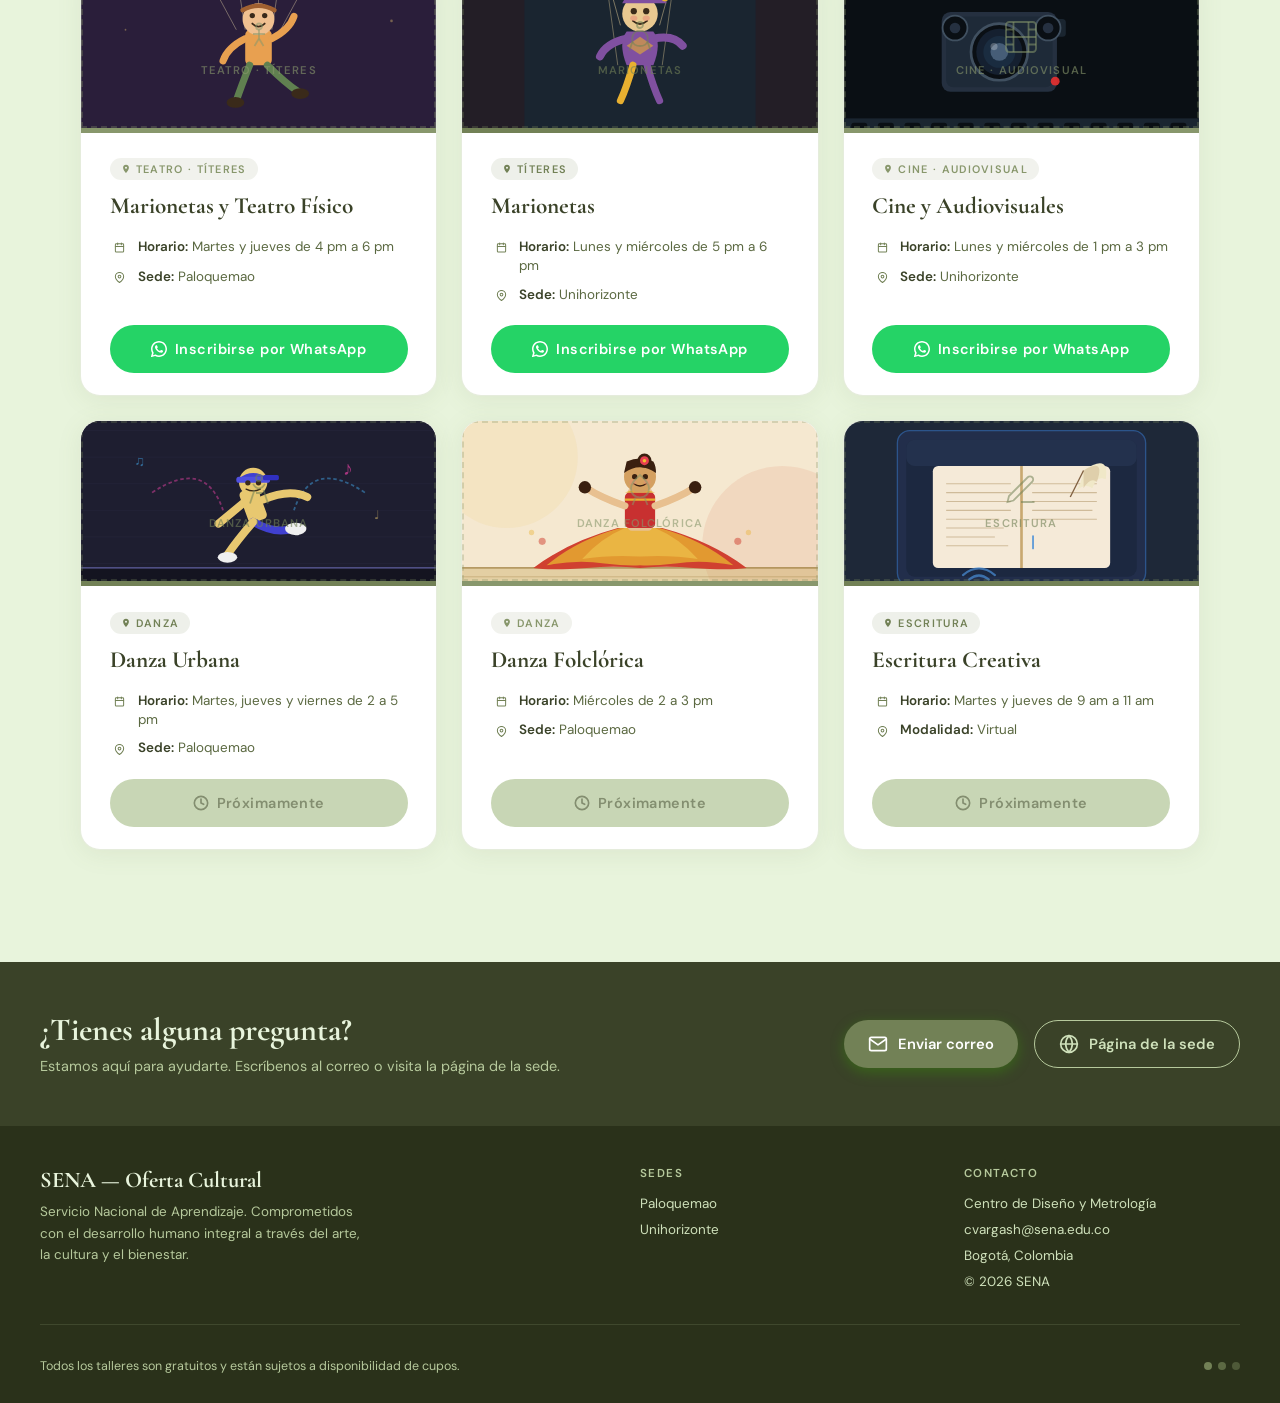
==== commit 9eed916f: "Agregada carpeta IMG con logos y mejoras generales de diseño" ====
--- a/talleres-sena.html
+++ b/talleres-sena.html
@@ -11,26 +11,42 @@
 </head>
 <body>
 
-  <!-- ── HEADER ──────────────────────────────────── -->
+  <!-- ══════════════════════════════════════════════
+       HEADER — Logo + Título institucional
+       ══════════════════════════════════════════════ -->
   <header>
     <div class="header-inner">
-      <div class="logo-area">
-        <div class="logo-mark">
-          <!-- Leaf SVG icon as SENA placeholder -->
-          <svg viewBox="0 0 24 24" xmlns="http://www.w3.org/2000/svg">
-            <path d="M12 2C6 2 2 8 2 14c0 4 2.5 6.5 6 7.5C9 19 9.5 16 12 14c2.5 2 3 5 4 7.5C19.5 20.5 22 18 22 14c0-6-4-12-10-12z"/>
-          </svg>
-        </div>
-        <div class="logo-text">
-          <span>SENA</span>
-          <small>Oferta Cultural</small>
-        </div>
-      </div>
-      <div class="header-badge">2026 — Inscripciones abiertas</div>
+
+      <!-- Marca institucional: logo + texto -->
+      <div class="header-brand">
+        <div class="logo-slot">
+          <!-- Logo SENA: reemplaza el src con la ruta real de tu imagen -->
+          <img src="/IMG/LOGOS SENA.png" alt="Logo SENA" class="logo-img" />
+          <!-- Fallback si no carga la imagen -->
+          <div class="logo-fallback" aria-hidden="true">
+            <svg viewBox="0 0 40 40" fill="none" xmlns="http://www.w3.org/2000/svg">
+              <circle cx="20" cy="20" r="18" fill="#728156" opacity="0.15"/>
+              <path d="M10 26 Q15 14 20 20 Q25 26 30 14" stroke="#728156" stroke-width="2.5" stroke-linecap="round" fill="none"/>
+              <circle cx="20" cy="12" r="3.5" fill="#728156"/>
+            </svg>
+          </div>
+        </div>
+        <div class="header-brand-text">
+          <span class="header-brand-title">Bienestar del Aprendiz</span>
+          <span class="header-brand-sub">Centro de Diseño y Metrología</span>
+        </div>
+      </div>
+
+      <div class="header-badge">
+        <span class="badge-dot"></span>
+        2026 — Inscripciones abiertas
+      </div>
     </div>
   </header>
 
-  <!-- ── HERO ────────────────────────────────────── -->
+  <!-- ══════════════════════════════════════════════
+       HERO
+       ══════════════════════════════════════════════ -->
   <section class="hero">
     <div class="hero-decoration a"></div>
     <div class="hero-decoration b"></div>
@@ -55,20 +71,80 @@
     </div>
   </section>
 
-  <!-- ── INFO BANNER ─────────────────────────────── -->
+  <!-- ══════════════════════════════════════════════
+       REQUERIMIENTOS
+       ══════════════════════════════════════════════ -->
+  <div class="requisitos-banner">
+    <div class="requisitos-inner">
+      <h3 class="requisitos-title">Requerimientos para participar</h3>
+      <div class="requisitos-grid">
+        <div class="requisito-item">
+          <div class="requisito-icon">
+            <svg viewBox="0 0 24 24" fill="none" stroke="currentColor" stroke-width="2" stroke-linecap="round" stroke-linejoin="round">
+              <polyline points="20 6 9 17 4 12"/>
+            </svg>
+          </div>
+          <div>
+            <strong>Completamente Gratuitos</strong>
+            <p>Sin ningún costo para aprendices y funcionarios SENA.</p>
+          </div>
+        </div>
+        <div class="requisito-item">
+          <div class="requisito-icon">
+            <svg viewBox="0 0 24 24" fill="none" stroke="currentColor" stroke-width="2" stroke-linecap="round" stroke-linejoin="round">
+              <circle cx="12" cy="12" r="10"/><polyline points="12 6 12 12 16 14"/>
+            </svg>
+          </div>
+          <div>
+            <strong>Disponibilidad de Tiempo</strong>
+            <p>Asistencia regular según el horario del taller elegido.</p>
+          </div>
+        </div>
+        <div class="requisito-item">
+          <div class="requisito-icon">
+            <svg viewBox="0 0 24 24" fill="none" stroke="currentColor" stroke-width="2" stroke-linecap="round" stroke-linejoin="round">
+              <path d="M17 21v-2a4 4 0 0 0-4-4H5a4 4 0 0 0-4 4v2"/><circle cx="9" cy="7" r="4"/><path d="M23 21v-2a4 4 0 0 0-3-3.87"/><path d="M16 3.13a4 4 0 0 1 0 7.75"/>
+            </svg>
+          </div>
+          <div>
+            <strong>Talleres Continuos</strong>
+            <p>Participación constante durante todo el semestre.</p>
+          </div>
+        </div>
+      </div>
+    </div>
+  </div>
+
+  <!-- ══════════════════════════════════════════════
+       CÓMO INSCRIBIRSE — WhatsApp
+       ══════════════════════════════════════════════ -->
   <div class="info-banner">
     <div class="info-banner-inner">
       <div class="info-banner-icon">
-        <svg viewBox="0 0 24 24"><circle cx="12" cy="12" r="10"/><line x1="12" y1="8" x2="12" y2="12"/><line x1="12" y1="16" x2="12.01" y2="16"/></svg>
+        <svg viewBox="0 0 24 24" fill="none" stroke="currentColor" stroke-width="1.8" stroke-linecap="round" stroke-linejoin="round">
+          <path d="M21 15a2 2 0 0 1-2 2H7l-4 4V5a2 2 0 0 1 2-2h14a2 2 0 0 1 2 2z"/>
+        </svg>
       </div>
       <div class="info-banner-text">
         <h3>¿Cómo inscribirme?</h3>
-        <p>Haz clic en el botón <strong style="color:var(--c5)">"Inscribirse"</strong> de cada taller para acceder al formulario de Microsoft Forms correspondiente. Completa el formulario con tus datos y listo.</p>
-      </div>
+        <p>Es muy sencillo. Únete al grupo de WhatsApp de Bienestar SENA para recibir toda la información sobre los talleres y confirmar tu cupo.</p>
+      </div>
+      <a href="URL_WHATSAPP_GRUPO_AQUI"
+         target="_blank"
+         rel="noopener noreferrer"
+         class="btn-whatsapp">
+        <svg width="20" height="20" viewBox="0 0 24 24" fill="currentColor">
+          <path d="M17.472 14.382c-.297-.149-1.758-.867-2.03-.967-.273-.099-.471-.148-.67.15-.197.297-.767.966-.94 1.164-.173.199-.347.223-.644.075-.297-.15-1.255-.463-2.39-1.475-.883-.788-1.48-1.761-1.653-2.059-.173-.297-.018-.458.13-.606.134-.133.298-.347.446-.52.149-.174.198-.298.298-.497.099-.198.05-.371-.025-.52-.075-.149-.669-1.612-.916-2.207-.242-.579-.487-.5-.669-.51-.173-.008-.371-.01-.57-.01-.198 0-.52.074-.792.372-.272.297-1.04 1.016-1.04 2.479 0 1.462 1.065 2.875 1.213 3.074.149.198 2.096 3.2 5.077 4.487.709.306 1.262.489 1.694.625.712.227 1.36.195 1.871.118.571-.085 1.758-.719 2.006-1.413.248-.694.248-1.289.173-1.413-.074-.124-.272-.198-.57-.347z"/>
+          <path d="M12 0C5.373 0 0 5.373 0 12c0 2.127.558 4.126 1.532 5.859L.057 23.03a.75.75 0 0 0 .914.914l5.17-1.475A11.943 11.943 0 0 0 12 24c6.627 0 12-5.373 12-12S18.627 0 12 0zm0 21.75a9.713 9.713 0 0 1-4.951-1.355l-.355-.212-3.677 1.05 1.068-3.565-.232-.367A9.718 9.718 0 0 1 2.25 12C2.25 6.615 6.615 2.25 12 2.25S21.75 6.615 21.75 12 17.385 21.75 12 21.75z"/>
+        </svg>
+        Unirse al grupo de WhatsApp
+      </a>
     </div>
   </div>
 
-  <!-- ── FILTER BAR ──────────────────────────────── -->
+  <!-- ══════════════════════════════════════════════
+       FILTROS — Solo 2 sedes
+       ══════════════════════════════════════════════ -->
   <div class="filter-bar">
     <span class="filter-label">Filtrar por sede:</span>
     <button class="filter-btn active" data-filter="all">Todos</button>
@@ -77,18 +153,30 @@
     <button class="filter-btn" data-filter="virtual">Virtual</button>
   </div>
 
-  <!-- ── SECTION HEADER ──────────────────────────── -->
+  <!-- ══════════════════════════════════════════════
+       ENCABEZADO SECCIÓN
+       ══════════════════════════════════════════════ -->
   <div class="section-header">
     <h2>Talleres disponibles</h2>
-    <p>Selecciona el taller de tu interés y completa el formulario de inscripción.</p>
+    <p>Selecciona el taller de tu interés e inscríbete por WhatsApp.</p>
   </div>
 
-  <!-- ── MAIN CONTENT ────────────────────────────── -->
+  <!-- ══════════════════════════════════════════════
+       TARJETAS DE TALLERES
+       ══════════════════════════════════════════════ -->
   <main class="main-content">
     <div class="cards-grid" id="cardsGrid">
 
-      <!-- Card 1: Grupo Teatro Paloquemao -->
+      <!-- ── Card 1: Grupo Teatro Paloquemao ── -->
       <article class="card" data-sede="paloquemao" style="--card-color: #728156">
+        <div class="card-image-slot">
+          <img src="[data-uri]" alt="Teatro Paloquemao" class="card-img" />
+          <!-- Reemplaza src="" con la ruta de tu imagen alusiva al teatro -->
+          <div class="card-image-placeholder">
+            <svg viewBox="0 0 24 24" fill="none" stroke="currentColor" stroke-width="1.5"><path d="M2 6s1.5-2 5-2 5 2 5 2v14s-1.5-1-5-1-5 1-5 1V6z"/><path d="M12 6s1.5-2 5-2 5 2 5 2v14s-1.5-1-5-1-5 1-5 1V6z"/></svg>
+            <span>Teatro</span>
+          </div>
+        </div>
         <div class="card-accent"></div>
         <div class="card-body">
           <div class="card-category">
@@ -98,27 +186,30 @@
           <h2>Grupo Teatro Paloquemao</h2>
           <div class="card-meta">
             <div class="meta-row">
-              <div class="meta-icon">
-                <svg viewBox="0 0 24 24"><rect x="3" y="4" width="18" height="18" rx="2" ry="2"/><line x1="16" y1="2" x2="16" y2="6"/><line x1="8" y1="2" x2="8" y2="6"/><line x1="3" y1="10" x2="21" y2="10"/></svg>
-              </div>
+              <div class="meta-icon"><svg viewBox="0 0 24 24"><rect x="3" y="4" width="18" height="18" rx="2"/><line x1="16" y1="2" x2="16" y2="6"/><line x1="8" y1="2" x2="8" y2="6"/><line x1="3" y1="10" x2="21" y2="10"/></svg></div>
               <span><span class="meta-label">Horario:</span>Lunes y miércoles de 12 a 2 pm</span>
             </div>
             <div class="meta-row">
-              <div class="meta-icon">
-                <svg viewBox="0 0 24 24"><path d="M21 10c0 7-9 13-9 13S3 17 3 10a9 9 0 0 1 18 0z"/><circle cx="12" cy="10" r="3"/></svg>
-              </div>
+              <div class="meta-icon"><svg viewBox="0 0 24 24"><path d="M21 10c0 7-9 13-9 13S3 17 3 10a9 9 0 0 1 18 0z"/><circle cx="12" cy="10" r="3"/></svg></div>
               <span><span class="meta-label">Sede:</span>Paloquemao</span>
             </div>
           </div>
-          <a href="URL_FORMS_TEATRO_PALOQUEMAO" target="_blank" rel="noopener noreferrer" class="btn-inscripcion">
-            Inscribirse
-            <svg class="btn-arrow" width="16" height="16" viewBox="0 0 24 24" fill="none" stroke="currentColor" stroke-width="2.5" stroke-linecap="round" stroke-linejoin="round"><line x1="5" y1="12" x2="19" y2="12"/><polyline points="12 5 19 12 12 19"/></svg>
+          <a href="https://chat.whatsapp.com/JlCkML2D0o8ESwYIMf7yhe?mode=gi_t" target="_blank" rel="noopener noreferrer" class="btn-inscripcion btn-wa">
+            <svg width="16" height="16" viewBox="0 0 24 24" fill="currentColor"><path d="M17.472 14.382c-.297-.149-1.758-.867-2.03-.967-.273-.099-.471-.148-.67.15-.197.297-.767.966-.94 1.164-.173.199-.347.223-.644.075-.297-.15-1.255-.463-2.39-1.475-.883-.788-1.48-1.761-1.653-2.059-.173-.297-.018-.458.13-.606.134-.133.298-.347.446-.52.149-.174.198-.298.298-.497.099-.198.05-.371-.025-.52-.075-.149-.669-1.612-.916-2.207-.242-.579-.487-.5-.669-.51-.173-.008-.371-.01-.57-.01-.198 0-.52.074-.792.372-.272.297-1.04 1.016-1.04 2.479 0 1.462 1.065 2.875 1.213 3.074.149.198 2.096 3.2 5.077 4.487.709.306 1.262.489 1.694.625.712.227 1.36.195 1.871.118.571-.085 1.758-.719 2.006-1.413.248-.694.248-1.289.173-1.413-.074-.124-.272-.198-.57-.347z"/><path d="M12 0C5.373 0 0 5.373 0 12c0 2.127.558 4.126 1.532 5.859L.057 23.03a.75.75 0 0 0 .914.914l5.17-1.475A11.943 11.943 0 0 0 12 24c6.627 0 12-5.373 12-12S18.627 0 12 0zm0 21.75a9.713 9.713 0 0 1-4.951-1.355l-.355-.212-3.677 1.05 1.068-3.565-.232-.367A9.718 9.718 0 0 1 2.25 12C2.25 6.615 6.615 2.25 12 2.25S21.75 6.615 21.75 12 17.385 21.75 12 21.75z"/></svg>
+            Inscribirse por WhatsApp
           </a>
         </div>
       </article>
 
-      <!-- Card 2: Improvisación Teatral -->
+      <!-- ── Card 2: Improvisación Teatral ── -->
       <article class="card" data-sede="paloquemao" style="--card-color: #88976C">
+        <div class="card-image-slot">
+          <img src="[data-uri]" alt="Improvisación Teatral" class="card-img" />
+          <div class="card-image-placeholder">
+            <svg viewBox="0 0 24 24" fill="none" stroke="currentColor" stroke-width="1.5"><circle cx="12" cy="12" r="10"/><path d="M8 14s1.5 2 4 2 4-2 4-2"/><line x1="9" y1="9" x2="9.01" y2="9"/><line x1="15" y1="9" x2="15.01" y2="9"/></svg>
+            <span>Teatro · Impro</span>
+          </div>
+        </div>
         <div class="card-accent"></div>
         <div class="card-body">
           <div class="card-category">
@@ -128,27 +219,30 @@
           <h2>Improvisación Teatral</h2>
           <div class="card-meta">
             <div class="meta-row">
-              <div class="meta-icon">
-                <svg viewBox="0 0 24 24"><rect x="3" y="4" width="18" height="18" rx="2" ry="2"/><line x1="16" y1="2" x2="16" y2="6"/><line x1="8" y1="2" x2="8" y2="6"/><line x1="3" y1="10" x2="21" y2="10"/></svg>
-              </div>
+              <div class="meta-icon"><svg viewBox="0 0 24 24"><rect x="3" y="4" width="18" height="18" rx="2"/><line x1="16" y1="2" x2="16" y2="6"/><line x1="8" y1="2" x2="8" y2="6"/><line x1="3" y1="10" x2="21" y2="10"/></svg></div>
               <span><span class="meta-label">Horario:</span>Viernes de 9 am a 11 am</span>
             </div>
             <div class="meta-row">
-              <div class="meta-icon">
-                <svg viewBox="0 0 24 24"><path d="M21 10c0 7-9 13-9 13S3 17 3 10a9 9 0 0 1 18 0z"/><circle cx="12" cy="10" r="3"/></svg>
-              </div>
+              <div class="meta-icon"><svg viewBox="0 0 24 24"><path d="M21 10c0 7-9 13-9 13S3 17 3 10a9 9 0 0 1 18 0z"/><circle cx="12" cy="10" r="3"/></svg></div>
               <span><span class="meta-label">Sede:</span>Paloquemao</span>
             </div>
           </div>
-          <a href="URL_FORMS_IMPROVISACION" target="_blank" rel="noopener noreferrer" class="btn-inscripcion">
-            Inscribirse
-            <svg class="btn-arrow" width="16" height="16" viewBox="0 0 24 24" fill="none" stroke="currentColor" stroke-width="2.5" stroke-linecap="round" stroke-linejoin="round"><line x1="5" y1="12" x2="19" y2="12"/><polyline points="12 5 19 12 12 19"/></svg>
+          <a href="https://chat.whatsapp.com/LcFBjaaHYuKAzRbaDB5GQq?mode=gi_t" target="_blank" rel="noopener noreferrer" class="btn-inscripcion btn-wa">
+            <svg width="16" height="16" viewBox="0 0 24 24" fill="currentColor"><path d="M17.472 14.382c-.297-.149-1.758-.867-2.03-.967-.273-.099-.471-.148-.67.15-.197.297-.767.966-.94 1.164-.173.199-.347.223-.644.075-.297-.15-1.255-.463-2.39-1.475-.883-.788-1.48-1.761-1.653-2.059-.173-.297-.018-.458.13-.606.134-.133.298-.347.446-.52.149-.174.198-.298.298-.497.099-.198.05-.371-.025-.52-.075-.149-.669-1.612-.916-2.207-.242-.579-.487-.5-.669-.51-.173-.008-.371-.01-.57-.01-.198 0-.52.074-.792.372-.272.297-1.04 1.016-1.04 2.479 0 1.462 1.065 2.875 1.213 3.074.149.198 2.096 3.2 5.077 4.487.709.306 1.262.489 1.694.625.712.227 1.36.195 1.871.118.571-.085 1.758-.719 2.006-1.413.248-.694.248-1.289.173-1.413-.074-.124-.272-.198-.57-.347z"/><path d="M12 0C5.373 0 0 5.373 0 12c0 2.127.558 4.126 1.532 5.859L.057 23.03a.75.75 0 0 0 .914.914l5.17-1.475A11.943 11.943 0 0 0 12 24c6.627 0 12-5.373 12-12S18.627 0 12 0zm0 21.75a9.713 9.713 0 0 1-4.951-1.355l-.355-.212-3.677 1.05 1.068-3.565-.232-.367A9.718 9.718 0 0 1 2.25 12C2.25 6.615 6.615 2.25 12 2.25S21.75 6.615 21.75 12 17.385 21.75 12 21.75z"/></svg>
+            Inscribirse por WhatsApp
           </a>
         </div>
       </article>
 
-      <!-- Card 3: Yoga -->
+      <!-- ── Card 3: Yoga ── -->
       <article class="card" data-sede="paloquemao" style="--card-color: #728156">
+        <div class="card-image-slot">
+          <img src="[data-uri]" alt="Yoga" class="card-img" />
+          <div class="card-image-placeholder">
+            <svg viewBox="0 0 24 24" fill="none" stroke="currentColor" stroke-width="1.5"><path d="M12 2a5 5 0 1 0 0-0.001"/><circle cx="12" cy="5" r="2"/><path d="M5 20c0-3 3-6 7-6s7 3 7 6"/><path d="M3 14c1-1 2-1 3 0s2 1 3 0"/><path d="M15 14c1-1 2-1 3 0s2 1 3 0"/></svg>
+            <span>Bienestar · Yoga</span>
+          </div>
+        </div>
         <div class="card-accent"></div>
         <div class="card-body">
           <div class="card-category">
@@ -158,27 +252,30 @@
           <h2>Yoga</h2>
           <div class="card-meta">
             <div class="meta-row">
-              <div class="meta-icon">
-                <svg viewBox="0 0 24 24"><rect x="3" y="4" width="18" height="18" rx="2" ry="2"/><line x1="16" y1="2" x2="16" y2="6"/><line x1="8" y1="2" x2="8" y2="6"/><line x1="3" y1="10" x2="21" y2="10"/></svg>
-              </div>
+              <div class="meta-icon"><svg viewBox="0 0 24 24"><rect x="3" y="4" width="18" height="18" rx="2"/><line x1="16" y1="2" x2="16" y2="6"/><line x1="8" y1="2" x2="8" y2="6"/><line x1="3" y1="10" x2="21" y2="10"/></svg></div>
               <span><span class="meta-label">Horario:</span>Martes de 9 am a 11 am</span>
             </div>
             <div class="meta-row">
-              <div class="meta-icon">
-                <svg viewBox="0 0 24 24"><path d="M21 10c0 7-9 13-9 13S3 17 3 10a9 9 0 0 1 18 0z"/><circle cx="12" cy="10" r="3"/></svg>
-              </div>
+              <div class="meta-icon"><svg viewBox="0 0 24 24"><path d="M21 10c0 7-9 13-9 13S3 17 3 10a9 9 0 0 1 18 0z"/><circle cx="12" cy="10" r="3"/></svg></div>
               <span><span class="meta-label">Sede:</span>Paloquemao</span>
             </div>
           </div>
-          <a href="URL_FORMS_YOGA" target="_blank" rel="noopener noreferrer" class="btn-inscripcion">
-            Inscribirse
-            <svg class="btn-arrow" width="16" height="16" viewBox="0 0 24 24" fill="none" stroke="currentColor" stroke-width="2.5" stroke-linecap="round" stroke-linejoin="round"><line x1="5" y1="12" x2="19" y2="12"/><polyline points="12 5 19 12 12 19"/></svg>
+          <a href="https://chat.whatsapp.com/L3aNUCYH1X59o9L7ZJhO9Q?mode=gi_t" target="_blank" rel="noopener noreferrer" class="btn-inscripcion btn-wa">
+            <svg width="16" height="16" viewBox="0 0 24 24" fill="currentColor"><path d="M17.472 14.382c-.297-.149-1.758-.867-2.03-.967-.273-.099-.471-.148-.67.15-.197.297-.767.966-.94 1.164-.173.199-.347.223-.644.075-.297-.15-1.255-.463-2.39-1.475-.883-.788-1.48-1.761-1.653-2.059-.173-.297-.018-.458.13-.606.134-.133.298-.347.446-.52.149-.174.198-.298.298-.497.099-.198.05-.371-.025-.52-.075-.149-.669-1.612-.916-2.207-.242-.579-.487-.5-.669-.51-.173-.008-.371-.01-.57-.01-.198 0-.52.074-.792.372-.272.297-1.04 1.016-1.04 2.479 0 1.462 1.065 2.875 1.213 3.074.149.198 2.096 3.2 5.077 4.487.709.306 1.262.489 1.694.625.712.227 1.36.195 1.871.118.571-.085 1.758-.719 2.006-1.413.248-.694.248-1.289.173-1.413-.074-.124-.272-.198-.57-.347z"/><path d="M12 0C5.373 0 0 5.373 0 12c0 2.127.558 4.126 1.532 5.859L.057 23.03a.75.75 0 0 0 .914.914l5.17-1.475A11.943 11.943 0 0 0 12 24c6.627 0 12-5.373 12-12S18.627 0 12 0zm0 21.75a9.713 9.713 0 0 1-4.951-1.355l-.355-.212-3.677 1.05 1.068-3.565-.232-.367A9.718 9.718 0 0 1 2.25 12C2.25 6.615 6.615 2.25 12 2.25S21.75 6.615 21.75 12 17.385 21.75 12 21.75z"/></svg>
+            Inscribirse por WhatsApp
           </a>
         </div>
       </article>
 
-      <!-- Card 4: Marionetas y Teatro Físico -->
+      <!-- ── Card 4: Marionetas y Teatro Físico ── -->
       <article class="card" data-sede="paloquemao" style="--card-color: #88976C">
+        <div class="card-image-slot">
+          <img src="[data-uri]" alt="Marionetas y Teatro Físico" class="card-img" />
+          <div class="card-image-placeholder">
+            <svg viewBox="0 0 24 24" fill="none" stroke="currentColor" stroke-width="1.5"><circle cx="12" cy="5" r="2"/><line x1="12" y1="7" x2="12" y2="13"/><line x1="8" y1="10" x2="16" y2="10"/><line x1="12" y1="13" x2="9" y2="18"/><line x1="12" y1="13" x2="15" y2="18"/></svg>
+            <span>Teatro · Títeres</span>
+          </div>
+        </div>
         <div class="card-accent"></div>
         <div class="card-body">
           <div class="card-category">
@@ -188,27 +285,30 @@
           <h2>Marionetas y Teatro Físico</h2>
           <div class="card-meta">
             <div class="meta-row">
-              <div class="meta-icon">
-                <svg viewBox="0 0 24 24"><rect x="3" y="4" width="18" height="18" rx="2" ry="2"/><line x1="16" y1="2" x2="16" y2="6"/><line x1="8" y1="2" x2="8" y2="6"/><line x1="3" y1="10" x2="21" y2="10"/></svg>
-              </div>
+              <div class="meta-icon"><svg viewBox="0 0 24 24"><rect x="3" y="4" width="18" height="18" rx="2"/><line x1="16" y1="2" x2="16" y2="6"/><line x1="8" y1="2" x2="8" y2="6"/><line x1="3" y1="10" x2="21" y2="10"/></svg></div>
               <span><span class="meta-label">Horario:</span>Martes y jueves de 4 pm a 6 pm</span>
             </div>
             <div class="meta-row">
-              <div class="meta-icon">
-                <svg viewBox="0 0 24 24"><path d="M21 10c0 7-9 13-9 13S3 17 3 10a9 9 0 0 1 18 0z"/><circle cx="12" cy="10" r="3"/></svg>
-              </div>
+              <div class="meta-icon"><svg viewBox="0 0 24 24"><path d="M21 10c0 7-9 13-9 13S3 17 3 10a9 9 0 0 1 18 0z"/><circle cx="12" cy="10" r="3"/></svg></div>
               <span><span class="meta-label">Sede:</span>Paloquemao</span>
             </div>
           </div>
-          <a href="URL_FORMS_MARIONETAS_TEATRO" target="_blank" rel="noopener noreferrer" class="btn-inscripcion">
-            Inscribirse
-            <svg class="btn-arrow" width="16" height="16" viewBox="0 0 24 24" fill="none" stroke="currentColor" stroke-width="2.5" stroke-linecap="round" stroke-linejoin="round"><line x1="5" y1="12" x2="19" y2="12"/><polyline points="12 5 19 12 12 19"/></svg>
+          <a href="https://chat.whatsapp.com/Bjo0dRyTV6SGrJjRtiS3H3?mode=gi_t" target="_blank" rel="noopener noreferrer" class="btn-inscripcion btn-wa">
+            <svg width="16" height="16" viewBox="0 0 24 24" fill="currentColor"><path d="M17.472 14.382c-.297-.149-1.758-.867-2.03-.967-.273-.099-.471-.148-.67.15-.197.297-.767.966-.94 1.164-.173.199-.347.223-.644.075-.297-.15-1.255-.463-2.39-1.475-.883-.788-1.48-1.761-1.653-2.059-.173-.297-.018-.458.13-.606.134-.133.298-.347.446-.52.149-.174.198-.298.298-.497.099-.198.05-.371-.025-.52-.075-.149-.669-1.612-.916-2.207-.242-.579-.487-.5-.669-.51-.173-.008-.371-.01-.57-.01-.198 0-.52.074-.792.372-.272.297-1.04 1.016-1.04 2.479 0 1.462 1.065 2.875 1.213 3.074.149.198 2.096 3.2 5.077 4.487.709.306 1.262.489 1.694.625.712.227 1.36.195 1.871.118.571-.085 1.758-.719 2.006-1.413.248-.694.248-1.289.173-1.413-.074-.124-.272-.198-.57-.347z"/><path d="M12 0C5.373 0 0 5.373 0 12c0 2.127.558 4.126 1.532 5.859L.057 23.03a.75.75 0 0 0 .914.914l5.17-1.475A11.943 11.943 0 0 0 12 24c6.627 0 12-5.373 12-12S18.627 0 12 0zm0 21.75a9.713 9.713 0 0 1-4.951-1.355l-.355-.212-3.677 1.05 1.068-3.565-.232-.367A9.718 9.718 0 0 1 2.25 12C2.25 6.615 6.615 2.25 12 2.25S21.75 6.615 21.75 12 17.385 21.75 12 21.75z"/></svg>
+            Inscribirse por WhatsApp
           </a>
         </div>
       </article>
 
-      <!-- Card 5: Marionetas -->
+      <!-- ── Card 5: Marionetas ── -->
       <article class="card" data-sede="unihorizonte" style="--card-color: #728156">
+        <div class="card-image-slot">
+          <img src="[data-uri]" alt="Marionetas" class="card-img" />
+          <div class="card-image-placeholder">
+            <svg viewBox="0 0 24 24" fill="none" stroke="currentColor" stroke-width="1.5"><circle cx="12" cy="4" r="2"/><path d="M10 8 Q6 10 7 15 Q8 18 12 18 Q16 18 17 15 Q18 10 14 8 Z"/><line x1="7" y1="15" x2="5" y2="21"/><line x1="17" y1="15" x2="19" y2="21"/></svg>
+            <span>Marionetas</span>
+          </div>
+        </div>
         <div class="card-accent"></div>
         <div class="card-body">
           <div class="card-category">
@@ -218,149 +318,192 @@
           <h2>Marionetas</h2>
           <div class="card-meta">
             <div class="meta-row">
-              <div class="meta-icon">
-                <svg viewBox="0 0 24 24"><rect x="3" y="4" width="18" height="18" rx="2" ry="2"/><line x1="16" y1="2" x2="16" y2="6"/><line x1="8" y1="2" x2="8" y2="6"/><line x1="3" y1="10" x2="21" y2="10"/></svg>
-              </div>
+              <div class="meta-icon"><svg viewBox="0 0 24 24"><rect x="3" y="4" width="18" height="18" rx="2"/><line x1="16" y1="2" x2="16" y2="6"/><line x1="8" y1="2" x2="8" y2="6"/><line x1="3" y1="10" x2="21" y2="10"/></svg></div>
               <span><span class="meta-label">Horario:</span>Lunes y miércoles de 5 pm a 6 pm</span>
             </div>
             <div class="meta-row">
-              <div class="meta-icon">
-                <svg viewBox="0 0 24 24"><path d="M21 10c0 7-9 13-9 13S3 17 3 10a9 9 0 0 1 18 0z"/><circle cx="12" cy="10" r="3"/></svg>
-              </div>
+              <div class="meta-icon"><svg viewBox="0 0 24 24"><path d="M21 10c0 7-9 13-9 13S3 17 3 10a9 9 0 0 1 18 0z"/><circle cx="12" cy="10" r="3"/></svg></div>
               <span><span class="meta-label">Sede:</span>Unihorizonte</span>
             </div>
           </div>
-          <a href="URL_FORMS_MARIONETAS" target="_blank" rel="noopener noreferrer" class="btn-inscripcion">
-            Inscribirse
-            <svg class="btn-arrow" width="16" height="16" viewBox="0 0 24 24" fill="none" stroke="currentColor" stroke-width="2.5" stroke-linecap="round" stroke-linejoin="round"><line x1="5" y1="12" x2="19" y2="12"/><polyline points="12 5 19 12 12 19"/></svg>
+          <a href="https://chat.whatsapp.com/G9GgIQqdK1IIKQjaa1cJ1Z?mode=gi_t" target="_blank" rel="noopener noreferrer" class="btn-inscripcion btn-wa">
+            <svg width="16" height="16" viewBox="0 0 24 24" fill="currentColor"><path d="M17.472 14.382c-.297-.149-1.758-.867-2.03-.967-.273-.099-.471-.148-.67.15-.197.297-.767.966-.94 1.164-.173.199-.347.223-.644.075-.297-.15-1.255-.463-2.39-1.475-.883-.788-1.48-1.761-1.653-2.059-.173-.297-.018-.458.13-.606.134-.133.298-.347.446-.52.149-.174.198-.298.298-.497.099-.198.05-.371-.025-.52-.075-.149-.669-1.612-.916-2.207-.242-.579-.487-.5-.669-.51-.173-.008-.371-.01-.57-.01-.198 0-.52.074-.792.372-.272.297-1.04 1.016-1.04 2.479 0 1.462 1.065 2.875 1.213 3.074.149.198 2.096 3.2 5.077 4.487.709.306 1.262.489 1.694.625.712.227 1.36.195 1.871.118.571-.085 1.758-.719 2.006-1.413.248-.694.248-1.289.173-1.413-.074-.124-.272-.198-.57-.347z"/><path d="M12 0C5.373 0 0 5.373 0 12c0 2.127.558 4.126 1.532 5.859L.057 23.03a.75.75 0 0 0 .914.914l5.17-1.475A11.943 11.943 0 0 0 12 24c6.627 0 12-5.373 12-12S18.627 0 12 0zm0 21.75a9.713 9.713 0 0 1-4.951-1.355l-.355-.212-3.677 1.05 1.068-3.565-.232-.367A9.718 9.718 0 0 1 2.25 12C2.25 6.615 6.615 2.25 12 2.25S21.75 6.615 21.75 12 17.385 21.75 12 21.75z"/></svg>
+            Inscribirse por WhatsApp
           </a>
         </div>
       </article>
 
-      <!-- Card 6: Escritura Creativa -->
-      <article class="card" data-sede="virtual" style="--card-color: #88976C">
-        <div class="card-accent"></div>
-        <div class="card-body">
-          <div class="card-category">
-            <svg width="10" height="10" viewBox="0 0 24 24" fill="currentColor"><path d="M12 2C8 2 5 5 5 9c0 5 7 13 7 13s7-8 7-13c0-4-3-7-7-7zm0 9.5a2.5 2.5 0 1 1 0-5 2.5 2.5 0 0 1 0 5z"/></svg>
-            Virtual · Escritura
+      <!-- ── Card 6: Cine y Audiovisuales ── -->
+      <article class="card" data-sede="unihorizonte" style="--card-color: #88976C">
+        <div class="card-image-slot">
+          <img src="[data-uri]" alt="Cine y Audiovisuales" class="card-img" />
+          <div class="card-image-placeholder">
+            <svg viewBox="0 0 24 24" fill="none" stroke="currentColor" stroke-width="1.5"><rect x="2" y="2" width="20" height="20" rx="2.18"/><line x1="7" y1="2" x2="7" y2="22"/><line x1="17" y1="2" x2="17" y2="22"/><line x1="2" y1="12" x2="22" y2="12"/><line x1="2" y1="7" x2="7" y2="7"/><line x1="2" y1="17" x2="7" y2="17"/><line x1="17" y1="17" x2="22" y2="17"/><line x1="17" y1="7" x2="22" y2="7"/></svg>
+            <span>Cine · Audiovisual</span>
+          </div>
+        </div>
+        <div class="card-accent"></div>
+        <div class="card-body">
+          <div class="card-category">
+            <svg width="10" height="10" viewBox="0 0 24 24" fill="currentColor"><path d="M12 2C8 2 5 5 5 9c0 5 7 13 7 13s7-8 7-13c0-4-3-7-7-7zm0 9.5a2.5 2.5 0 1 1 0-5 2.5 2.5 0 0 1 0 5z"/></svg>
+            Cine · Audiovisual
+          </div>
+          <h2>Cine y Audiovisuales</h2>
+          <div class="card-meta">
+            <div class="meta-row">
+              <div class="meta-icon"><svg viewBox="0 0 24 24"><rect x="3" y="4" width="18" height="18" rx="2"/><line x1="16" y1="2" x2="16" y2="6"/><line x1="8" y1="2" x2="8" y2="6"/><line x1="3" y1="10" x2="21" y2="10"/></svg></div>
+              <span><span class="meta-label">Horario:</span>Lunes y miércoles de 1 pm a 3 pm</span>
+            </div>
+            <div class="meta-row">
+              <div class="meta-icon"><svg viewBox="0 0 24 24"><path d="M21 10c0 7-9 13-9 13S3 17 3 10a9 9 0 0 1 18 0z"/><circle cx="12" cy="10" r="3"/></svg></div>
+              <span><span class="meta-label">Sede:</span>Unihorizonte</span>
+            </div>
+          </div>
+          <a href="https://chat.whatsapp.com/LLZ66wgDsi6Boo2Jr4Zyiq?mode=gi_t" target="_blank" rel="noopener noreferrer" class="btn-inscripcion btn-wa">
+            <svg width="16" height="16" viewBox="0 0 24 24" fill="currentColor"><path d="M17.472 14.382c-.297-.149-1.758-.867-2.03-.967-.273-.099-.471-.148-.67.15-.197.297-.767.966-.94 1.164-.173.199-.347.223-.644.075-.297-.15-1.255-.463-2.39-1.475-.883-.788-1.48-1.761-1.653-2.059-.173-.297-.018-.458.13-.606.134-.133.298-.347.446-.52.149-.174.198-.298.298-.497.099-.198.05-.371-.025-.52-.075-.149-.669-1.612-.916-2.207-.242-.579-.487-.5-.669-.51-.173-.008-.371-.01-.57-.01-.198 0-.52.074-.792.372-.272.297-1.04 1.016-1.04 2.479 0 1.462 1.065 2.875 1.213 3.074.149.198 2.096 3.2 5.077 4.487.709.306 1.262.489 1.694.625.712.227 1.36.195 1.871.118.571-.085 1.758-.719 2.006-1.413.248-.694.248-1.289.173-1.413-.074-.124-.272-.198-.57-.347z"/><path d="M12 0C5.373 0 0 5.373 0 12c0 2.127.558 4.126 1.532 5.859L.057 23.03a.75.75 0 0 0 .914.914l5.17-1.475A11.943 11.943 0 0 0 12 24c6.627 0 12-5.373 12-12S18.627 0 12 0zm0 21.75a9.713 9.713 0 0 1-4.951-1.355l-.355-.212-3.677 1.05 1.068-3.565-.232-.367A9.718 9.718 0 0 1 2.25 12C2.25 6.615 6.615 2.25 12 2.25S21.75 6.615 21.75 12 17.385 21.75 12 21.75z"/></svg>
+            Inscribirse por WhatsApp
+          </a>
+        </div>
+      </article>
+
+      <!-- ── Card 7: Danza Urbana ── -->
+      <article class="card" data-sede="paloquemao" style="--card-color: #728156">
+        <div class="card-image-slot">
+          <img src="[data-uri]" alt="Danza Urbana" class="card-img" />
+          <div class="card-image-placeholder">
+            <svg viewBox="0 0 24 24" fill="none" stroke="currentColor" stroke-width="1.5"><circle cx="12" cy="4" r="2"/><path d="M9 12 L6 21"/><path d="M15 12 L18 21"/><path d="M8 8 Q12 14 16 8"/><path d="M10 14 L14 14"/></svg>
+            <span>Danza Urbana</span>
+          </div>
+        </div>
+        <div class="card-accent"></div>
+        <div class="card-body">
+          <div class="card-category">
+            <svg width="10" height="10" viewBox="0 0 24 24" fill="currentColor"><path d="M12 2C8 2 5 5 5 9c0 5 7 13 7 13s7-8 7-13c0-4-3-7-7-7zm0 9.5a2.5 2.5 0 1 1 0-5 2.5 2.5 0 0 1 0 5z"/></svg>
+            Danza
+          </div>
+          <h2>Danza Urbana</h2>
+          <div class="card-meta">
+            <div class="meta-row">
+              <div class="meta-icon"><svg viewBox="0 0 24 24"><rect x="3" y="4" width="18" height="18" rx="2"/><line x1="16" y1="2" x2="16" y2="6"/><line x1="8" y1="2" x2="8" y2="6"/><line x1="3" y1="10" x2="21" y2="10"/></svg></div>
+              <span><span class="meta-label">Horario:</span>Martes, jueves y viernes de 2 a 5 pm</span>
+            </div>
+            <div class="meta-row">
+              <div class="meta-icon"><svg viewBox="0 0 24 24"><path d="M21 10c0 7-9 13-9 13S3 17 3 10a9 9 0 0 1 18 0z"/><circle cx="12" cy="10" r="3"/></svg></div>
+              <span><span class="meta-label">Sede:</span>Paloquemao</span>
+            </div>
+          </div>
+          <button class="btn-inscripcion btn-pending" disabled>
+            <svg width="16" height="16" viewBox="0 0 24 24" fill="none" stroke="currentColor" stroke-width="2.5" stroke-linecap="round" stroke-linejoin="round"><circle cx="12" cy="12" r="10"/><polyline points="12 6 12 12 16 14"/></svg>
+            Próximamente
+          </button>
+        </div>
+      </article>
+
+      <!-- ── Card 8: Danza Folclórica ── -->
+      <article class="card" data-sede="paloquemao" style="--card-color: #88976C">
+        <div class="card-image-slot">
+          <img src="[data-uri]" alt="Danza Folclórica" class="card-img" />
+          <div class="card-image-placeholder">
+            <svg viewBox="0 0 24 24" fill="none" stroke="currentColor" stroke-width="1.5"><path d="M12 2 C9 5 6 7 6 11 C6 15 9 17 12 17 C15 17 18 15 18 11 C18 7 15 5 12 2 Z"/><path d="M9 17 L7 22"/><path d="M15 17 L17 22"/></svg>
+            <span>Danza Folclórica</span>
+          </div>
+        </div>
+        <div class="card-accent"></div>
+        <div class="card-body">
+          <div class="card-category">
+            <svg width="10" height="10" viewBox="0 0 24 24" fill="currentColor"><path d="M12 2C8 2 5 5 5 9c0 5 7 13 7 13s7-8 7-13c0-4-3-7-7-7zm0 9.5a2.5 2.5 0 1 1 0-5 2.5 2.5 0 0 1 0 5z"/></svg>
+            Danza
+          </div>
+          <h2>Danza Folclórica</h2>
+          <div class="card-meta">
+            <div class="meta-row">
+              <div class="meta-icon"><svg viewBox="0 0 24 24"><rect x="3" y="4" width="18" height="18" rx="2"/><line x1="16" y1="2" x2="16" y2="6"/><line x1="8" y1="2" x2="8" y2="6"/><line x1="3" y1="10" x2="21" y2="10"/></svg></div>
+              <span><span class="meta-label">Horario:</span>Miércoles de 2 a 3 pm</span>
+            </div>
+            <div class="meta-row">
+              <div class="meta-icon"><svg viewBox="0 0 24 24"><path d="M21 10c0 7-9 13-9 13S3 17 3 10a9 9 0 0 1 18 0z"/><circle cx="12" cy="10" r="3"/></svg></div>
+              <span><span class="meta-label">Sede:</span>Paloquemao</span>
+            </div>
+          </div>
+          <button class="btn-inscripcion btn-pending" disabled>
+            <svg width="16" height="16" viewBox="0 0 24 24" fill="none" stroke="currentColor" stroke-width="2.5" stroke-linecap="round" stroke-linejoin="round"><circle cx="12" cy="12" r="10"/><polyline points="12 6 12 12 16 14"/></svg>
+            Próximamente
+          </button>
+        </div>
+      </article>
+
+            <!-- ── Card 9: Escritura Creativa ── -->
+      <article class="card" data-sede="virtual" style="--card-color: #728156">
+        <div class="card-image-slot">
+          <img src="[data-uri]" alt="Escritura Creativa" class="card-img" />
+          <div class="card-image-placeholder">
+            <svg viewBox="0 0 24 24" fill="none" stroke="currentColor" stroke-width="1.5"><path d="M12 20h9"/><path d="M16.5 3.5a2.121 2.121 0 0 1 3 3L7 19l-4 1 1-4L16.5 3.5z"/></svg>
+            <span>Escritura</span>
+          </div>
+        </div>
+        <div class="card-accent"></div>
+        <div class="card-body">
+          <div class="card-category">
+            <svg width="10" height="10" viewBox="0 0 24 24" fill="currentColor"><path d="M12 2C8 2 5 5 5 9c0 5 7 13 7 13s7-8 7-13c0-4-3-7-7-7zm0 9.5a2.5 2.5 0 1 1 0-5 2.5 2.5 0 0 1 0 5z"/></svg>
+            Escritura
           </div>
           <h2>Escritura Creativa</h2>
           <div class="card-meta">
             <div class="meta-row">
-              <div class="meta-icon">
-                <svg viewBox="0 0 24 24"><rect x="3" y="4" width="18" height="18" rx="2" ry="2"/><line x1="16" y1="2" x2="16" y2="6"/><line x1="8" y1="2" x2="8" y2="6"/><line x1="3" y1="10" x2="21" y2="10"/></svg>
-              </div>
+              <div class="meta-icon"><svg viewBox="0 0 24 24"><rect x="3" y="4" width="18" height="18" rx="2"/><line x1="16" y1="2" x2="16" y2="6"/><line x1="8" y1="2" x2="8" y2="6"/><line x1="3" y1="10" x2="21" y2="10"/></svg></div>
               <span><span class="meta-label">Horario:</span>Martes y jueves de 9 am a 11 am</span>
             </div>
             <div class="meta-row">
-              <div class="meta-icon">
-                <svg viewBox="0 0 24 24"><rect x="2" y="3" width="20" height="14" rx="2"/><line x1="8" y1="21" x2="16" y2="21"/><line x1="12" y1="17" x2="12" y2="21"/></svg>
-              </div>
+              <div class="meta-icon"><svg viewBox="0 0 24 24"><path d="M21 10c0 7-9 13-9 13S3 17 3 10a9 9 0 0 1 18 0z"/><circle cx="12" cy="10" r="3"/></svg></div>
               <span><span class="meta-label">Modalidad:</span>Virtual</span>
             </div>
           </div>
-          <a href="URL_FORMS_ESCRITURA" target="_blank" rel="noopener noreferrer" class="btn-inscripcion">
-            Inscribirse
-            <svg class="btn-arrow" width="16" height="16" viewBox="0 0 24 24" fill="none" stroke="currentColor" stroke-width="2.5" stroke-linecap="round" stroke-linejoin="round"><line x1="5" y1="12" x2="19" y2="12"/><polyline points="12 5 19 12 12 19"/></svg>
-          </a>
-        </div>
-      </article>
-
-      <!-- Card 7: Cine y Audiovisuales -->
-      <article class="card" data-sede="unihorizonte" style="--card-color: #728156">
-        <div class="card-accent"></div>
-        <div class="card-body">
-          <div class="card-category">
-            <svg width="10" height="10" viewBox="0 0 24 24" fill="currentColor"><path d="M12 2C8 2 5 5 5 9c0 5 7 13 7 13s7-8 7-13c0-4-3-7-7-7zm0 9.5a2.5 2.5 0 1 1 0-5 2.5 2.5 0 0 1 0 5z"/></svg>
-            Cine · Audiovisual
-          </div>
-          <h2>Cine y Audiovisuales</h2>
-          <div class="card-meta">
-            <div class="meta-row">
-              <div class="meta-icon">
-                <svg viewBox="0 0 24 24"><rect x="3" y="4" width="18" height="18" rx="2" ry="2"/><line x1="16" y1="2" x2="16" y2="6"/><line x1="8" y1="2" x2="8" y2="6"/><line x1="3" y1="10" x2="21" y2="10"/></svg>
-              </div>
-              <span><span class="meta-label">Horario:</span>Lunes y miércoles de 1 pm a 3 pm</span>
-            </div>
-            <div class="meta-row">
-              <div class="meta-icon">
-                <svg viewBox="0 0 24 24"><path d="M21 10c0 7-9 13-9 13S3 17 3 10a9 9 0 0 1 18 0z"/><circle cx="12" cy="10" r="3"/></svg>
-              </div>
-              <span><span class="meta-label">Sede:</span>Unihorizonte</span>
-            </div>
-          </div>
-          <a href="URL_FORMS_CINE" target="_blank" rel="noopener noreferrer" class="btn-inscripcion">
-            Inscribirse
-            <svg class="btn-arrow" width="16" height="16" viewBox="0 0 24 24" fill="none" stroke="currentColor" stroke-width="2.5" stroke-linecap="round" stroke-linejoin="round"><line x1="5" y1="12" x2="19" y2="12"/><polyline points="12 5 19 12 12 19"/></svg>
-          </a>
-        </div>
-      </article>
-
-      <!-- Card 8: Danza Urbana -->
-      <article class="card" data-sede="paloquemao" style="--card-color: #88976C">
-        <div class="card-accent"></div>
-        <div class="card-body">
-          <div class="card-category">
-            <svg width="10" height="10" viewBox="0 0 24 24" fill="currentColor"><path d="M12 2C8 2 5 5 5 9c0 5 7 13 7 13s7-8 7-13c0-4-3-7-7-7zm0 9.5a2.5 2.5 0 1 1 0-5 2.5 2.5 0 0 1 0 5z"/></svg>
-            Danza
-          </div>
-          <h2>Danza Urbana</h2>
-          <div class="card-meta">
-            <div class="meta-row">
-              <div class="meta-icon">
-                <svg viewBox="0 0 24 24"><rect x="3" y="4" width="18" height="18" rx="2" ry="2"/><line x1="16" y1="2" x2="16" y2="6"/><line x1="8" y1="2" x2="8" y2="6"/><line x1="3" y1="10" x2="21" y2="10"/></svg>
-              </div>
-              <span><span class="meta-label">Horario:</span>Martes, jueves y viernes de 2 a 5 pm</span>
-            </div>
-            <div class="meta-row">
-              <div class="meta-icon">
-                <svg viewBox="0 0 24 24"><path d="M21 10c0 7-9 13-9 13S3 17 3 10a9 9 0 0 1 18 0z"/><circle cx="12" cy="10" r="3"/></svg>
-              </div>
-              <span><span class="meta-label">Sede:</span>Paloquemao</span>
-            </div>
-          </div>
-          <a href="URL_FORMS_DANZA_URBANA" target="_blank" rel="noopener noreferrer" class="btn-inscripcion">
-            Inscribirse
-            <svg class="btn-arrow" width="16" height="16" viewBox="0 0 24 24" fill="none" stroke="currentColor" stroke-width="2.5" stroke-linecap="round" stroke-linejoin="round"><line x1="5" y1="12" x2="19" y2="12"/><polyline points="12 5 19 12 12 19"/></svg>
-          </a>
-        </div>
-      </article>
-
-      <!-- Card 9: Danza Folclórica -->
-      <article class="card" data-sede="paloquemao" style="--card-color: #728156">
-        <div class="card-accent"></div>
-        <div class="card-body">
-          <div class="card-category">
-            <svg width="10" height="10" viewBox="0 0 24 24" fill="currentColor"><path d="M12 2C8 2 5 5 5 9c0 5 7 13 7 13s7-8 7-13c0-4-3-7-7-7zm0 9.5a2.5 2.5 0 1 1 0-5 2.5 2.5 0 0 1 0 5z"/></svg>
-            Danza
-          </div>
-          <h2>Danza Folclórica</h2>
-          <div class="card-meta">
-            <div class="meta-row">
-              <div class="meta-icon">
-                <svg viewBox="0 0 24 24"><rect x="3" y="4" width="18" height="18" rx="2" ry="2"/><line x1="16" y1="2" x2="16" y2="6"/><line x1="8" y1="2" x2="8" y2="6"/><line x1="3" y1="10" x2="21" y2="10"/></svg>
-              </div>
-              <span><span class="meta-label">Horario:</span>Miércoles de 2 a 3 pm</span>
-            </div>
-            <div class="meta-row">
-              <div class="meta-icon">
-                <svg viewBox="0 0 24 24"><path d="M21 10c0 7-9 13-9 13S3 17 3 10a9 9 0 0 1 18 0z"/><circle cx="12" cy="10" r="3"/></svg>
-              </div>
-              <span><span class="meta-label">Sede:</span>Paloquemao</span>
-            </div>
-          </div>
-          <a href="URL_FORMS_DANZA_FOLCLORICA" target="_blank" rel="noopener noreferrer" class="btn-inscripcion">
-            Inscribirse
-            <svg class="btn-arrow" width="16" height="16" viewBox="0 0 24 24" fill="none" stroke="currentColor" stroke-width="2.5" stroke-linecap="round" stroke-linejoin="round"><line x1="5" y1="12" x2="19" y2="12"/><polyline points="12 5 19 12 12 19"/></svg>
-          </a>
+          <button class="btn-inscripcion btn-pending" disabled>
+            <svg width="16" height="16" viewBox="0 0 24 24" fill="none" stroke="currentColor" stroke-width="2.5" stroke-linecap="round" stroke-linejoin="round"><circle cx="12" cy="12" r="10"/><polyline points="12 6 12 12 16 14"/></svg>
+            Próximamente
+          </button>
         </div>
       </article>
 
     </div><!-- /.cards-grid -->
   </main>
 
-  <!-- ── FOOTER ───────────────────────────────────── -->
+  <!-- ══════════════════════════════════════════════
+       SECCIÓN DE CONTACTO
+       ══════════════════════════════════════════════ -->
+  <section class="contacto-section">
+    <div class="contacto-inner">
+      <div class="contacto-text">
+        <h2>¿Tienes alguna pregunta?</h2>
+        <p>Estamos aquí para ayudarte. Escríbenos al correo o visita la página de la sede.</p>
+      </div>
+      <div class="contacto-acciones">
+        <a href="mailto:cvargash@sena.edu.co?subject=Consulta%20Oferta%20Cultural%20SENA"
+           class="btn-contacto btn-email">
+          <svg width="20" height="20" viewBox="0 0 24 24" fill="none" stroke="currentColor" stroke-width="2" stroke-linecap="round" stroke-linejoin="round">
+            <path d="M4 4h16c1.1 0 2 .9 2 2v12c0 1.1-.9 2-2 2H4c-1.1 0-2-.9-2-2V6c0-1.1.9-2 2-2z"/>
+            <polyline points="22,6 12,13 2,6"/>
+          </svg>
+          Enviar correo
+        </a>
+        <a href="https://disenometrologia.blogspot.com/"
+           target="_blank"
+           rel="noopener noreferrer"
+           class="btn-contacto btn-sede">
+          <svg width="20" height="20" viewBox="0 0 24 24" fill="none" stroke="currentColor" stroke-width="2" stroke-linecap="round" stroke-linejoin="round">
+            <circle cx="12" cy="12" r="10"/>
+            <line x1="2" y1="12" x2="22" y2="12"/>
+            <path d="M12 2a15.3 15.3 0 0 1 4 10 15.3 15.3 0 0 1-4 10 15.3 15.3 0 0 1-4-10 15.3 15.3 0 0 1 4-10z"/>
+          </svg>
+          Página de la sede
+        </a>
+      </div>
+    </div>
+  </section>
+
+  <!-- ══════════════════════════════════════════════
+       FOOTER
+       ══════════════════════════════════════════════ -->
   <footer>
     <div class="footer-inner">
       <div class="footer-top">
@@ -373,15 +516,15 @@
           <ul>
             <li>Paloquemao</li>
             <li>Unihorizonte</li>
-            <li>Virtual</li>
           </ul>
         </div>
         <div class="footer-col">
           <h4>Contacto</h4>
           <ul>
-            <li><a href="https://www.sena.edu.co" target="_blank" rel="noopener">www.sena.edu.co</a></li>
+            <li><a href="https://disenometrologia.blogspot.com/" target="_blank" rel="noopener">Centro de Diseño y Metrología</a></li>
+            <li><a href="mailto:cvargash@sena.edu.co">cvargash@sena.edu.co</a></li>
             <li>Bogotá, Colombia</li>
-            <li>&copy; 2025 SENA</li>
+            <li>&copy; 2026 SENA</li>
           </ul>
         </div>
       </div>
@@ -394,11 +537,12 @@
     </div>
   </footer>
 
-  <!-- ── JAVASCRIPT ───────────────────────────────── -->
+  <!-- ══════════════════════════════════════════════
+       JAVASCRIPT
+       ══════════════════════════════════════════════ -->
   <script>
-    /* ── Scroll-reveal (IntersectionObserver) ── */
+    /* ── Scroll-reveal ── */
     const cards = document.querySelectorAll('.card');
-
     const revealObserver = new IntersectionObserver((entries) => {
       entries.forEach(entry => {
         if (entry.isIntersecting) {
@@ -407,11 +551,21 @@
         }
       });
     }, { threshold: 0.1, rootMargin: '0px 0px -40px 0px' });
-
     cards.forEach(card => revealObserver.observe(card));
 
-    /* ── Ripple effect on inscription buttons ── */
-    document.querySelectorAll('.btn-inscripcion').forEach(btn => {
+    /* ── Ocultar placeholder si la imagen carga ── */
+    document.querySelectorAll('.card-img').forEach(img => {
+      img.addEventListener('load', () => {
+        if (img.src && img.src !== window.location.href) {
+          img.style.display = 'block';
+          const placeholder = img.closest('.card-image-slot').querySelector('.card-image-placeholder');
+          if (placeholder) placeholder.style.display = 'none';
+        }
+      });
+    });
+
+    /* ── Ripple en botones ── */
+    document.querySelectorAll('.btn-inscripcion:not(.btn-pending)').forEach(btn => {
       btn.addEventListener('click', function(e) {
         const ripple = document.createElement('span');
         ripple.classList.add('ripple-circle');
@@ -423,7 +577,7 @@
       });
     });
 
-    /* ── Filter buttons ── */
+    /* ── Filtros — sin sede virtual ── */
     const filterBtns = document.querySelectorAll('.filter-btn');
     const allCards   = document.querySelectorAll('.card');
 
@@ -431,28 +585,21 @@
       btn.addEventListener('click', () => {
         filterBtns.forEach(b => b.classList.remove('active'));
         btn.classList.add('active');
-
         const filter = btn.dataset.filter;
-
         allCards.forEach(card => {
           const match = filter === 'all' || card.dataset.sede === filter;
           card.style.display = match ? '' : 'none';
-
-          /* re-trigger animation for visible cards */
           if (match) {
             card.classList.remove('visible');
-            requestAnimationFrame(() => {
-              requestAnimationFrame(() => card.classList.add('visible'));
-            });
+            requestAnimationFrame(() => requestAnimationFrame(() => card.classList.add('visible')));
           }
         });
       });
     });
 
-    /* ── Subtle parallax on hero decorations ── */
+    /* ── Parallax en hero ── */
     const decA = document.querySelector('.hero-decoration.a');
     const decB = document.querySelector('.hero-decoration.b');
-
     document.addEventListener('mousemove', (e) => {
       const x = (e.clientX / window.innerWidth  - 0.5) * 30;
       const y = (e.clientY / window.innerHeight - 0.5) * 20;
--- a/Styless.css
+++ b/Styless.css
@@ -1,39 +1,33 @@
 /* ══════════════════════════════════════════════════
-   TALLERES SENA — CSS Responsivo Mejorado
-   Mobile-first · Multi-plataforma · Accesible
+   TALLERES SENA — CSS Responsivo
+   Oferta Cultural · Centro de Diseño y Metrología
+   Paleta: Verde SENA + Blanco institucional
    ══════════════════════════════════════════════════ */
 
-/* ── CSS Variables ────────────────────────────── */
+/* ── Variables ──────────────────────────────────── */
 :root {
-  --c1: #728156;
-  --c2: #88976C;
-  --c3: #B6C99C;
-  --c4: #CFE1BB;
-  --c5: #E8F4DC;
+  --sena-verde:     #728156;   /* Verde corporativo SENA */
+  --sena-verde-osc: #2d8500;   /* Verde oscuro hover    */
+  --c1:  #728156;              /* Verde oliva principal  */
+  --c2:  #728156;              /* Verde oliva medio      */
+  --c3:  #B6C99C;              /* Verde oliva claro      */
+  --c4:  #CFE1BB;              /* Verde muy claro        */
+  --c5:  #E8F4DC;              /* Casi blanco verdoso    */
   --white: #ffffff;
-  --text-dark: #3a4228;
-  --text-mid:  #5a6840;
+  --text-dark:  #3a4228;
+  --text-mid:   #5a6840;
   --text-light: #728156;
   --radius-card: 20px;
   --radius-btn:  100px;
   --shadow-soft: 0 8px 32px rgba(114,129,86,0.13);
   --shadow-card: 0 4px 24px rgba(114,129,86,0.10);
-  --transition: 0.35s cubic-bezier(0.4,0,0.2,1);
+  --transition:  0.35s cubic-bezier(0.4,0,0.2,1);
   --px: 1rem;
 }
 
-/* ── Reset ────────────────────────────────────── */
-*, *::before, *::after {
-  box-sizing: border-box;
-  margin: 0;
-  padding: 0;
-}
-
-html {
-  scroll-behavior: smooth;
-  -webkit-text-size-adjust: 100%;
-}
-
+/* ── Reset ──────────────────────────────────────── */
+*, *::before, *::after { box-sizing: border-box; margin: 0; padding: 0; }
+html { scroll-behavior: smooth; -webkit-text-size-adjust: 100%; }
 body {
   font-family: 'DM Sans', sans-serif;
   background: var(--c5);
@@ -41,102 +35,140 @@
   min-height: 100vh;
   overflow-x: hidden;
   -webkit-font-smoothing: antialiased;
-  -moz-osx-font-smoothing: grayscale;
-}
-
+}
 img, svg { max-width: 100%; display: block; }
 
-/* ── Noise texture overlay ──────────────────── */
+/* ── Noise texture ──────────────────────────────── */
 body::before {
   content: '';
-  position: fixed;
-  inset: 0;
+  position: fixed; inset: 0;
   background-image: url("data:image/svg+xml,%3Csvg viewBox='0 0 256 256' xmlns='http://www.w3.org/2000/svg'%3E%3Cfilter id='noise'%3E%3CfeTurbulence type='fractalNoise' baseFrequency='0.9' numOctaves='4' stitchTiles='stitch'/%3E%3C/filter%3E%3Crect width='100%25' height='100%25' filter='url(%23noise)' opacity='0.04'/%3E%3C/svg%3E");
-  pointer-events: none;
-  z-index: 0;
-}
-
-/* ════════════════════════════════════════════════
-   HEADER
+  pointer-events: none; z-index: 0;
+}
+
+/* ════════════════════════════════════════════════
+   HEADER — Logos institucionales
    ════════════════════════════════════════════════ */
 header {
-  position: sticky;
-  top: 0;
-  z-index: 100;
-  background: rgba(232,244,220,0.92);
+  position: sticky; top: 0; z-index: 100;
+  background: rgba(255,255,255,0.95);
   backdrop-filter: blur(14px);
   -webkit-backdrop-filter: blur(14px);
-  border-bottom: 1px solid rgba(114,129,86,0.15);
+  border-bottom: 2px solid var(--sena-verde);
   padding: 0 var(--px);
+  animation: slideDown 0.5s 0.05s both;
 }
 
 .header-inner {
   max-width: 1200px;
   margin: 0 auto;
-  height: 64px;
+  height: 70px;
   display: flex;
   align-items: center;
   justify-content: space-between;
   gap: 1rem;
 }
 
-.logo-area {
+/* ── Marca: logo + texto ── */
+.header-brand {
   display: flex;
   align-items: center;
-  gap: 12px;
-  min-width: 0;
-}
-
-.logo-mark {
-  width: 42px;
-  height: 42px;
-  min-width: 42px;
-  background: var(--c1);
-  border-radius: 11px;
+  gap: 14px;
+  flex-shrink: 0;
+}
+
+/* Slot único del logo */
+.logo-slot {
+  width: 64px;
+  height: 56px;
   display: flex;
   align-items: center;
   justify-content: center;
+  border-radius: 12px;
+  background: var(--c5);
   overflow: hidden;
-}
-
-.logo-mark svg {
-  width: 26px;
-  height: 26px;
-  fill: var(--c5);
-}
-
-.logo-text { line-height: 1.2; min-width: 0; }
-
-.logo-text span {
-  display: block;
-  font-family: 'Cormorant Garamond', serif;
+  flex-shrink: 0;
+  border: 1.5px solid var(--c3);
+  position: relative;
+}
+
+.logo-fallback {
+  position: absolute;
+  inset: 6px;
+  display: flex;
+  align-items: center;
+  justify-content: center;
+}
+.logo-fallback svg { width: 100%; height: 100%; }
+
+/* Hide fallback when real logo loads */
+.logo-img[src]:not([src=""]) + .logo-fallback { display: none; }
+
+/* La imagen del logo */
+.logo-img {
+  width: 100%;
+  height: 100%;
+  object-fit: contain;
+  padding: 4px;
+  display: none;
+}
+.logo-img[src]:not([src=""]) { display: block; }
+
+/* Texto al lado del logo */
+.header-brand-text {
+  display: flex;
+  flex-direction: column;
+  gap: 2px;
+}
+
+.header-brand-title {
+  font-family: 'Cormorant Garamond', serif;
+  font-size: 1.35rem;
   font-weight: 700;
-  font-size: 1.2rem;
-  color: var(--c1);
-  letter-spacing: 0.03em;
-  white-space: nowrap;
-}
-
-.logo-text small {
-  font-size: 0.68rem;
+  color: var(--text-dark);
+  line-height: 1.1;
+  letter-spacing: 0.01em;
+}
+
+.header-brand-sub {
+  font-size: 0.72rem;
   font-weight: 500;
-  color: var(--text-light);
-  letter-spacing: 0.08em;
+  color: var(--text-mid);
   text-transform: uppercase;
-  white-space: nowrap;
+  letter-spacing: 0.07em;
 }
 
 .header-badge {
-  background: var(--c1);
-  color: var(--c5);
+  display: inline-flex;
+  align-items: center;
+  gap: 6px;
+  background: var(--sena-verde);
+  color: var(--white);
   font-size: 0.68rem;
   font-weight: 600;
   letter-spacing: 0.08em;
   text-transform: uppercase;
-  padding: 5px 12px;
+  padding: 6px 14px 6px 10px;
   border-radius: var(--radius-btn);
   white-space: nowrap;
-  display: none;
+  box-shadow: 0 2px 10px rgba(114,129,86,0.3);
+  animation: none;
+}
+
+.badge-dot {
+  width: 7px;
+  height: 7px;
+  border-radius: 50%;
+  background: #a8ffb0;
+  flex-shrink: 0;
+  box-shadow: 0 0 0 0 rgba(168,255,176,0.5);
+  animation: pulse-dot 2s infinite;
+}
+
+@keyframes pulse-dot {
+  0%   { box-shadow: 0 0 0 0 rgba(168,255,176,0.6); }
+  70%  { box-shadow: 0 0 0 6px rgba(168,255,176,0); }
+  100% { box-shadow: 0 0 0 0 rgba(168,255,176,0); }
 }
 
 /* ════════════════════════════════════════════════
@@ -150,98 +182,121 @@
 }
 
 .hero-decoration {
-  position: absolute;
-  border-radius: 50%;
-  filter: blur(50px);
-  opacity: 0.45;
-  pointer-events: none;
-}
-
-.hero-decoration.a {
-  width: min(400px, 90vw);
-  height: min(400px, 90vw);
-  background: var(--c3);
-  top: -150px; left: -100px;
-}
-
-.hero-decoration.b {
-  width: min(320px, 80vw);
-  height: min(320px, 80vw);
-  background: var(--c4);
-  bottom: -120px; right: -60px;
-}
+  position: absolute; border-radius: 50%;
+  filter: blur(50px); opacity: 0.45; pointer-events: none;
+}
+.hero-decoration.a { width: min(400px,90vw); height: min(400px,90vw); background: var(--c3); top: -150px; left: -100px; }
+.hero-decoration.b { width: min(320px,80vw); height: min(320px,80vw); background: var(--c4); bottom: -120px; right: -60px; }
 
 .hero-eyebrow {
   display: inline-block;
-  font-size: 0.72rem;
-  font-weight: 600;
-  letter-spacing: 0.16em;
-  text-transform: uppercase;
-  color: var(--c1);
-  background: rgba(114,129,86,0.12);
-  padding: 5px 16px;
-  border-radius: 100px;
-  margin-bottom: 1rem;
+  font-size: 0.72rem; font-weight: 600;
+  letter-spacing: 0.16em; text-transform: uppercase;
+  color: var(--sena-verde);
+  background: rgba(57,169,0,0.10);
+  padding: 5px 16px; border-radius: 100px;
+  margin-bottom: 1rem; position: relative;
+}
+
+.hero h1 {
+  font-family: 'Cormorant Garamond', serif;
+  font-size: clamp(2.2rem, 8vw, 5rem);
+  font-weight: 700; line-height: 1.08;
+  color: var(--text-dark);
+  max-width: 820px; margin: 0 auto 0.9rem;
   position: relative;
 }
-
-.hero h1 {
-  font-family: 'Cormorant Garamond', serif;
-  font-size: clamp(2.2rem, 8vw, 5rem);
-  font-weight: 700;
-  line-height: 1.08;
-  color: var(--text-dark);
-  max-width: 820px;
-  margin: 0 auto 0.9rem;
-  position: relative;
-}
-
-.hero h1 em { font-style: italic; color: var(--c1); }
+.hero h1 em { font-style: italic; color: var(--sena-verde); }
 
 .hero-sub {
-  font-size: clamp(0.92rem, 2.5vw, 1.05rem);
-  font-weight: 300;
-  color: var(--text-mid);
-  max-width: 520px;
+  font-size: clamp(0.92rem,2.5vw,1.05rem); font-weight: 300;
+  color: var(--text-mid); max-width: 520px;
+  margin: 0 auto 2rem; line-height: 1.7; position: relative;
+}
+
+.hero-stats {
+  display: flex; justify-content: center;
+  gap: clamp(1.5rem,5vw,2.5rem); flex-wrap: wrap; position: relative;
+}
+.hero-stat { text-align: center; min-width: 60px; }
+.hero-stat .num {
+  font-family: 'Cormorant Garamond', serif;
+  font-size: clamp(1.8rem,5vw,2.2rem); font-weight: 700;
+  color: var(--sena-verde); display: block; line-height: 1;
+}
+.hero-stat .label {
+  font-size: 0.72rem; font-weight: 500;
+  color: var(--text-light); letter-spacing: 0.06em; text-transform: uppercase;
+}
+
+/* ════════════════════════════════════════════════
+   REQUERIMIENTOS
+   ════════════════════════════════════════════════ */
+.requisitos-banner {
+  max-width: 1200px;
   margin: 0 auto 2rem;
-  line-height: 1.7;
-  position: relative;
-}
-
-.hero-stats {
+  padding: 0 var(--px);
+}
+
+.requisitos-inner {
+  background: var(--white);
+  border: 1.5px solid var(--c3);
+  border-left: 5px solid var(--sena-verde);
+  border-radius: var(--radius-card);
+  padding: 1.75rem 1.5rem;
+  box-shadow: var(--shadow-card);
+}
+
+.requisitos-title {
+  font-family: 'Cormorant Garamond', serif;
+  font-size: 1.2rem; font-weight: 700;
+  color: var(--sena-verde);
+  margin-bottom: 1.2rem;
+  letter-spacing: 0.02em;
+}
+
+.requisitos-grid {
+  display: grid;
+  grid-template-columns: 1fr;
+  gap: 1rem;
+}
+
+.requisito-item {
   display: flex;
-  justify-content: center;
-  gap: clamp(1.5rem, 5vw, 2.5rem);
-  flex-wrap: wrap;
-  position: relative;
-}
-
-.hero-stat { text-align: center; min-width: 60px; }
-
-.hero-stat .num {
-  font-family: 'Cormorant Garamond', serif;
-  font-size: clamp(1.8rem, 5vw, 2.2rem);
-  font-weight: 700;
-  color: var(--c1);
+  align-items: flex-start;
+  gap: 1rem;
+}
+
+.requisito-icon {
+  width: 40px; height: 40px; min-width: 40px;
+  background: rgba(57,169,0,0.10);
+  border-radius: 10px;
+  display: flex; align-items: center; justify-content: center;
+}
+.requisito-icon svg {
+  width: 20px; height: 20px;
+  stroke: var(--sena-verde); fill: none;
+  stroke-width: 2; stroke-linecap: round; stroke-linejoin: round;
+}
+
+.requisito-item strong {
   display: block;
-  line-height: 1;
-}
-
-.hero-stat .label {
-  font-size: 0.72rem;
-  font-weight: 500;
-  color: var(--text-light);
-  letter-spacing: 0.06em;
-  text-transform: uppercase;
-}
-
-/* ════════════════════════════════════════════════
-   INFO BANNER
+  font-size: 0.92rem; font-weight: 600;
+  color: var(--text-dark); margin-bottom: 0.2rem;
+}
+.requisito-item p {
+  font-size: 0.82rem;
+  color: var(--text-mid); line-height: 1.5;
+}
+
+/* ════════════════════════════════════════════════
+   INFO BANNER — ¿Cómo inscribirse? + WhatsApp
    ════════════════════════════════════════════════ */
 .info-banner {
   max-width: 1200px;
   margin: 0 auto 2.5rem;
   padding: 0 var(--px);
+  animation: fadeUp 0.6s 0.5s both;
 }
 
 .info-banner-inner {
@@ -249,73 +304,73 @@
   border-radius: 18px;
   padding: 1.5rem;
   display: flex;
-  align-items: flex-start;
+  align-items: center;
   gap: 1.25rem;
   flex-wrap: wrap;
 }
 
 .info-banner-icon {
-  width: 50px;
-  height: 50px;
-  min-width: 50px;
+  width: 50px; height: 50px; min-width: 50px;
   background: rgba(232,244,220,0.2);
   border-radius: 12px;
-  display: flex;
-  align-items: center;
-  justify-content: center;
-}
-
-.info-banner-icon svg {
-  width: 26px; height: 26px;
-  stroke: var(--c5);
-  fill: none;
-  stroke-width: 1.8;
-  stroke-linecap: round;
-  stroke-linejoin: round;
-}
+  display: flex; align-items: center; justify-content: center;
+  flex-shrink: 0;
+}
+.info-banner-icon svg { width: 26px; height: 26px; stroke: var(--c5); fill: none; stroke-width: 1.8; stroke-linecap: round; stroke-linejoin: round; }
 
 .info-banner-text { flex: 1; min-width: 200px; }
-
 .info-banner-text h3 {
   font-family: 'Cormorant Garamond', serif;
-  font-size: 1.2rem;
-  font-weight: 700;
-  color: var(--c5);
-  margin-bottom: 0.3rem;
-}
-
+  font-size: 1.2rem; font-weight: 700;
+  color: var(--c5); margin-bottom: 0.3rem;
+}
 .info-banner-text p {
   font-size: 0.85rem;
-  color: rgba(232,244,220,0.85);
-  line-height: 1.55;
-}
-
-/* ════════════════════════════════════════════════
-   FILTER BAR
-   ════════════════════════════════════════════════ */
-.filter-bar {
-  max-width: 1200px;
-  margin: 0 auto 1.75rem;
-  padding: 0 var(--px) 4px;
-  display: flex;
+  color: rgba(232,244,220,0.85); line-height: 1.55;
+}
+
+/* Botón WhatsApp */
+.btn-whatsapp {
+  display: inline-flex;
   align-items: center;
-  gap: 0.6rem;
-  overflow-x: auto;
-  -webkit-overflow-scrolling: touch;
-  scrollbar-width: none;
-  -ms-overflow-style: none;
-}
-
-.filter-bar::-webkit-scrollbar { display: none; }
-
-.filter-label {
-  font-size: 0.75rem;
-  font-weight: 600;
-  color: var(--text-light);
-  text-transform: uppercase;
-  letter-spacing: 0.08em;
+  gap: 10px;
+  background: #25D366;
+  color: var(--white);
+  font-family: 'DM Sans', sans-serif;
+  font-size: 0.92rem; font-weight: 700;
+  padding: 13px 22px;
+  border-radius: var(--radius-btn);
+  text-decoration: none;
+  border: none; cursor: pointer;
+  transition: var(--transition);
   white-space: nowrap;
   flex-shrink: 0;
+  box-shadow: 0 4px 16px rgba(37,211,102,0.40);
+}
+.btn-whatsapp:hover {
+  background: #1ebe5d;
+  transform: translateY(-2px);
+  box-shadow: 0 8px 24px rgba(37,211,102,0.45);
+}
+.btn-whatsapp:active { transform: scale(0.97); }
+
+/* ════════════════════════════════════════════════
+   FILTER BAR — Sin sede virtual
+   ════════════════════════════════════════════════ */
+.filter-bar {
+  max-width: 1200px; margin: 0 auto 1.75rem;
+  padding: 0 var(--px) 4px;
+  display: flex; align-items: center; gap: 0.6rem;
+  overflow-x: auto; -webkit-overflow-scrolling: touch;
+  scrollbar-width: none; -ms-overflow-style: none;
+  animation: fadeUp 0.6s 0.6s both;
+}
+.filter-bar::-webkit-scrollbar { display: none; }
+
+.filter-label {
+  font-size: 0.75rem; font-weight: 600;
+  color: var(--text-light); text-transform: uppercase;
+  letter-spacing: 0.08em; white-space: nowrap; flex-shrink: 0;
 }
 
 .filter-btn {
@@ -323,64 +378,44 @@
   border: 1.5px solid var(--c3);
   color: var(--text-mid);
   font-family: 'DM Sans', sans-serif;
-  font-size: 0.82rem;
-  font-weight: 500;
-  min-height: 44px;
-  padding: 0 16px;
-  border-radius: 100px;
-  cursor: pointer;
+  font-size: 0.82rem; font-weight: 500;
+  min-height: 44px; padding: 0 16px;
+  border-radius: 100px; cursor: pointer;
   transition: var(--transition);
-  white-space: nowrap;
-  flex-shrink: 0;
+  white-space: nowrap; flex-shrink: 0;
   -webkit-tap-highlight-color: transparent;
 }
-
-.filter-btn:hover,
-.filter-btn.active {
-  background: var(--c1);
-  border-color: var(--c1);
-  color: var(--c5);
-}
-
-.filter-btn:focus-visible {
-  outline: 2px solid var(--c1);
-  outline-offset: 2px;
+.filter-btn:hover, .filter-btn.active {
+  background: var(--sena-verde);
+  border-color: var(--sena-verde);
+  color: var(--white);
 }
 
 /* ════════════════════════════════════════════════
    SECTION HEADER
    ════════════════════════════════════════════════ */
 .section-header {
-  max-width: 1200px;
-  margin: 0 auto 1.25rem;
+  max-width: 1200px; margin: 0 auto 1.25rem;
   padding: 0 var(--px);
-  display: flex;
-  flex-direction: column;
-  gap: 0.4rem;
-}
-
+  display: flex; flex-direction: column; gap: 0.3rem;
+  animation: fadeUp 0.6s 0.65s both;
+}
 .section-header h2 {
   font-family: 'Cormorant Garamond', serif;
-  font-size: clamp(1.6rem, 4vw, 2rem);
-  font-weight: 700;
+  font-size: clamp(1.5rem,4vw,2rem); font-weight: 700;
   color: var(--text-dark);
 }
-
 .section-header p {
-  font-size: 0.86rem;
-  color: var(--text-light);
-  line-height: 1.5;
-}
-
-/* ════════════════════════════════════════════════
-   GRID DE TARJETAS
+  font-size: 0.88rem; color: var(--text-light);
+}
+
+/* ════════════════════════════════════════════════
+   MAIN / GRID
    ════════════════════════════════════════════════ */
 .main-content {
-  max-width: 1200px;
-  margin: 0 auto;
+  max-width: 1200px; margin: 0 auto;
   padding: 0 var(--px) 4rem;
 }
-
 .cards-grid {
   display: grid;
   grid-template-columns: 1fr;
@@ -388,24 +423,20 @@
 }
 
 /* ════════════════════════════════════════════════
-   TARJETA
+   TARJETA + IMAGEN ALUSIVA
    ════════════════════════════════════════════════ */
 .card {
   background: var(--white);
   border-radius: var(--radius-card);
   box-shadow: var(--shadow-card);
   overflow: hidden;
-  display: flex;
-  flex-direction: column;
-  opacity: 0;
-  transform: translateY(24px);
+  display: flex; flex-direction: column;
+  opacity: 0; transform: translateY(24px);
   transition: box-shadow var(--transition), transform var(--transition), opacity var(--transition);
   border: 1px solid rgba(182,201,156,0.35);
   min-width: 0;
 }
-
 .card.visible { opacity: 1; transform: translateY(0); }
-
 @media (hover: hover) {
   .card:hover {
     box-shadow: 0 16px 48px rgba(114,129,86,0.18);
@@ -413,284 +444,321 @@
   }
 }
 
+/* ── Zona de imagen alusiva al taller ── */
+.card-image-slot {
+  position: relative;
+  width: 100%;
+  height: 140px;
+  overflow: hidden;
+  background: color-mix(in srgb, var(--card-color, var(--c1)) 8%, white);
+  flex-shrink: 0;
+}
+
+/* Imagen real (cuando la insertes) */
+.card-img {
+  width: 100%; height: 100%;
+  object-fit: cover;
+  display: none;
+  transition: transform 0.5s ease;
+}
+.card-img[src]:not([src=""]) { display: block; }
+.card:hover .card-img { transform: scale(1.05); }
+
+/* Placeholder visible mientras no haya imagen */
+.card-image-placeholder {
+  position: absolute; inset: 0;
+  display: flex; flex-direction: column;
+  align-items: center; justify-content: center;
+  gap: 8px;
+  border: 2px dashed color-mix(in srgb, var(--card-color, var(--c1)) 30%, transparent);
+  border-radius: 0;
+}
+.card-image-placeholder svg {
+  width: 36px; height: 36px;
+  stroke: color-mix(in srgb, var(--card-color, var(--c1)) 55%, transparent);
+  fill: none; stroke-width: 1.2;
+}
+.card-image-placeholder span {
+  font-size: 0.7rem; font-weight: 600;
+  letter-spacing: 0.1em; text-transform: uppercase;
+  color: color-mix(in srgb, var(--card-color, var(--c1)) 60%, transparent);
+}
+
 .card-accent {
-  height: 6px;
+  height: 5px;
   background: var(--card-color, var(--c1));
   flex-shrink: 0;
 }
 
 .card-body {
   padding: 1.4rem 1.5rem 1.3rem;
-  flex: 1;
-  display: flex;
-  flex-direction: column;
+  flex: 1; display: flex; flex-direction: column;
 }
 
 .card-category {
-  display: inline-flex;
-  align-items: center;
-  gap: 5px;
-  font-size: 0.68rem;
-  font-weight: 600;
-  letter-spacing: 0.12em;
-  text-transform: uppercase;
+  display: inline-flex; align-items: center; gap: 5px;
+  font-size: 0.68rem; font-weight: 600;
+  letter-spacing: 0.12em; text-transform: uppercase;
   color: var(--card-color, var(--c1));
   background: color-mix(in srgb, var(--card-color, var(--c1)) 12%, transparent);
-  padding: 4px 11px;
-  border-radius: 100px;
-  margin-bottom: 0.8rem;
-  width: fit-content;
+  padding: 4px 11px; border-radius: 100px;
+  margin-bottom: 0.8rem; width: fit-content;
 }
 
 .card h2 {
   font-family: 'Cormorant Garamond', serif;
-  font-size: clamp(1.3rem, 3.5vw, 1.5rem);
-  font-weight: 700;
-  color: var(--text-dark);
-  line-height: 1.2;
-  margin-bottom: 1rem;
+  font-size: clamp(1.2rem,3.5vw,1.45rem); font-weight: 700;
+  color: var(--text-dark); line-height: 1.2; margin-bottom: 1rem;
 }
 
 .card-meta {
-  display: flex;
-  flex-direction: column;
-  gap: 0.55rem;
-  margin-bottom: 1.2rem;
-  flex: 1;
+  display: flex; flex-direction: column;
+  gap: 0.55rem; margin-bottom: 1.2rem; flex: 1;
 }
 
 .meta-row {
-  display: flex;
-  align-items: flex-start;
-  gap: 8px;
-  font-size: 0.84rem;
-  color: var(--text-mid);
-  line-height: 1.45;
-}
-
+  display: flex; align-items: flex-start; gap: 8px;
+  font-size: 0.84rem; color: var(--text-mid); line-height: 1.45;
+}
 .meta-icon {
-  width: 20px;
-  height: 20px;
-  min-width: 20px;
-  display: flex;
-  align-items: center;
-  justify-content: center;
-  margin-top: 1px;
-}
-
+  width: 20px; height: 20px; min-width: 20px;
+  display: flex; align-items: center; justify-content: center; margin-top: 1px;
+}
 .meta-icon svg {
   width: 11px; height: 11px;
-  stroke: var(--c1);
-  fill: none;
-  stroke-width: 2.2;
-  stroke-linecap: round;
-  stroke-linejoin: round;
-}
-
-.meta-label {
-  font-weight: 600;
-  color: var(--text-dark);
-  margin-right: 4px;
-}
+  stroke: var(--sena-verde); fill: none; stroke-width: 2.2;
+  stroke-linecap: round; stroke-linejoin: round;
+}
+.meta-label { font-weight: 600; color: var(--text-dark); margin-right: 4px; }
 
 /* ════════════════════════════════════════════════
    BOTÓN INSCRIPCIÓN
    ════════════════════════════════════════════════ */
 .btn-inscripcion {
-  display: inline-flex;
-  align-items: center;
-  justify-content: center;
-  gap: 8px;
-  width: 100%;
-  min-height: 48px;
-  background: var(--card-color, var(--c1));
-  color: var(--c5);
+  display: inline-flex; align-items: center; justify-content: center; gap: 8px;
+  width: 100%; min-height: 48px;
+  background: var(--card-color, var(--sena-verde));
+  color: var(--white);
+  font-family: 'DM Sans', sans-serif;
+  font-size: 0.9rem; font-weight: 600; letter-spacing: 0.03em;
+  padding: 12px 20px; border-radius: var(--radius-btn);
+  text-decoration: none; border: none; cursor: pointer;
+  transition: var(--transition); position: relative; overflow: hidden;
+  -webkit-tap-highlight-color: transparent;
+}
+.btn-inscripcion::after {
+  content: ''; position: absolute; inset: 0;
+  background: rgba(255,255,255,0); transition: background var(--transition);
+}
+@media (hover: hover) {
+  .btn-inscripcion:hover { transform: scale(1.025); box-shadow: 0 8px 24px color-mix(in srgb, var(--card-color, var(--c1)) 45%, transparent); }
+  .btn-inscripcion:hover::after { background: rgba(255,255,255,0.08); }
+  .btn-inscripcion:hover .btn-arrow { transform: translateX(4px); }
+}
+.btn-inscripcion:active { transform: scale(0.97); }
+.btn-inscripcion:focus-visible { outline: 2px solid var(--sena-verde); outline-offset: 3px; }
+.btn-arrow { transition: transform var(--transition); flex-shrink: 0; }
+/* ── WhatsApp card button ── */
+.btn-wa {
+  background: #25D366;
+}
+@media (hover: hover) {
+  .btn-wa:hover {
+    background: #1ebe5d;
+    box-shadow: 0 8px 24px rgba(37,211,102,0.5) !important;
+  }
+}
+
+/* ── Pending (próximamente) button ── */
+.btn-pending {
+  background: var(--c3);
+  color: var(--text-mid);
+  cursor: not-allowed;
+  opacity: 0.75;
   font-family: 'DM Sans', sans-serif;
   font-size: 0.9rem;
   font-weight: 600;
   letter-spacing: 0.03em;
-  padding: 12px 20px;
-  border-radius: var(--radius-btn);
-  text-decoration: none;
-  border: none;
+}
+.btn-pending:hover { transform: none !important; box-shadow: none !important; }
+
+
+/* ════════════════════════════════════════════════
+   SECCIÓN DE CONTACTO
+   ════════════════════════════════════════════════ */
+.contacto-section {
+  background: var(--text-dark);
+  padding: 3rem var(--px);
+  margin-top: 1rem;
+}
+
+.contacto-inner {
+  max-width: 1200px; margin: 0 auto;
+  display: flex;
+  flex-direction: column;
+  align-items: flex-start;
+  gap: 1.75rem;
+}
+
+.contacto-text h2 {
+  font-family: 'Cormorant Garamond', serif;
+  font-size: clamp(1.5rem,4vw,2rem); font-weight: 700;
+  color: var(--c5); margin-bottom: 0.4rem;
+}
+.contacto-text p {
+  font-size: 0.9rem; color: var(--c3); line-height: 1.6;
+}
+
+.contacto-acciones {
+  display: flex; flex-wrap: wrap; gap: 1rem;
+}
+
+.btn-contacto {
+  display: inline-flex; align-items: center; gap: 10px;
+  font-family: 'DM Sans', sans-serif;
+  font-size: 0.92rem; font-weight: 600;
+  padding: 13px 24px; border-radius: var(--radius-btn);
+  text-decoration: none; transition: var(--transition);
   cursor: pointer;
-  transition: var(--transition);
-  position: relative;
-  overflow: hidden;
-  -webkit-tap-highlight-color: transparent;
-}
-
-.btn-inscripcion::after {
-  content: '';
-  position: absolute;
-  inset: 0;
-  background: rgba(255,255,255,0);
-  transition: background var(--transition);
-}
-
-@media (hover: hover) {
-  .btn-inscripcion:hover {
-    transform: scale(1.025);
-    box-shadow: 0 8px 24px color-mix(in srgb, var(--card-color, var(--c1)) 45%, transparent);
-  }
-  .btn-inscripcion:hover::after { background: rgba(255,255,255,0.08); }
-  .btn-inscripcion:hover .btn-arrow { transform: translateX(4px); }
-}
-
-.btn-inscripcion:active { transform: scale(0.97); }
-
-.btn-inscripcion:focus-visible {
-  outline: 2px solid var(--c1);
-  outline-offset: 3px;
-}
-
-.btn-arrow { transition: transform var(--transition); flex-shrink: 0; }
+}
+
+/* Botón Enviar correo */
+.btn-email {
+  background: var(--sena-verde);
+  color: var(--white);
+  box-shadow: 0 4px 14px rgba(57,169,0,0.35);
+}
+.btn-email:hover {
+  background: var(--sena-verde-osc);
+  transform: translateY(-2px);
+  box-shadow: 0 8px 20px rgba(57,169,0,0.40);
+}
+
+/* Botón Página de la sede */
+.btn-sede {
+  background: transparent;
+  border: 1.5px solid var(--c3);
+  color: var(--c4);
+}
+.btn-sede:hover {
+  background: rgba(182,201,156,0.12);
+  border-color: var(--c4);
+  color: var(--c5);
+  transform: translateY(-2px);
+}
 
 /* ════════════════════════════════════════════════
    FOOTER
    ════════════════════════════════════════════════ */
 footer {
-  background: var(--text-dark);
+  background: #2a311a;
   color: var(--c4);
   padding: 2.5rem var(--px) 1.75rem;
 }
-
 .footer-inner { max-width: 1200px; margin: 0 auto; }
-
 .footer-top {
-  display: grid;
-  grid-template-columns: 1fr;
-  gap: 2rem;
-  margin-bottom: 2rem;
-  padding-bottom: 2rem;
+  display: grid; grid-template-columns: 1fr; gap: 2rem;
+  margin-bottom: 2rem; padding-bottom: 2rem;
   border-bottom: 1px solid rgba(182,201,156,0.15);
 }
-
 .footer-brand span {
   display: block;
   font-family: 'Cormorant Garamond', serif;
-  font-size: 1.4rem;
-  font-weight: 700;
-  color: var(--c5);
-  margin-bottom: 0.5rem;
-}
-
-.footer-brand p {
-  font-size: 0.84rem;
-  color: var(--c3);
-  line-height: 1.6;
-  max-width: 320px;
-}
-
+  font-size: 1.4rem; font-weight: 700;
+  color: var(--c5); margin-bottom: 0.5rem;
+}
+.footer-brand p { font-size: 0.84rem; color: var(--c3); line-height: 1.6; max-width: 320px; }
 .footer-col h4 {
-  font-size: 0.72rem;
-  font-weight: 600;
-  letter-spacing: 0.12em;
-  text-transform: uppercase;
-  color: var(--c3);
-  margin-bottom: 0.85rem;
-}
-
+  font-size: 0.72rem; font-weight: 600;
+  letter-spacing: 0.12em; text-transform: uppercase;
+  color: var(--c3); margin-bottom: 0.85rem;
+}
 .footer-col ul { list-style: none; display: flex; flex-direction: column; gap: 0.45rem; }
-
 .footer-col ul li { font-size: 0.84rem; color: var(--c4); line-height: 1.4; }
-
 .footer-col ul li a { color: var(--c4); text-decoration: none; transition: color 0.2s; }
 .footer-col ul li a:hover { color: var(--c5); }
-
 .footer-bottom {
-  display: flex;
-  align-items: center;
-  justify-content: space-between;
-  flex-wrap: wrap;
-  gap: 0.75rem;
-}
-
+  display: flex; align-items: center;
+  justify-content: space-between; flex-wrap: wrap; gap: 0.75rem;
+}
 .footer-bottom p { font-size: 0.78rem; color: var(--c3); line-height: 1.5; }
-
 .footer-dots { display: flex; gap: 6px; }
 .footer-dots span { width: 8px; height: 8px; border-radius: 50%; background: var(--c2); opacity: 0.5; }
-.footer-dots span:first-child { opacity: 1; background: var(--c3); }
+.footer-dots span:first-child { opacity: 1; background: var(--sena-verde); }
 .footer-dots span:nth-child(2) { opacity: 0.7; }
 
 /* ════════════════════════════════════════════════
    BREAKPOINTS
    ════════════════════════════════════════════════ */
-
-/* 480px — Teléfonos medianos */
 @media (min-width: 480px) {
   :root { --px: 1.25rem; }
   .hero { padding: 70px var(--px) 64px; }
-  .info-banner-inner { align-items: center; }
   .section-header { flex-direction: row; align-items: flex-end; justify-content: space-between; }
   .section-header p { text-align: right; max-width: 260px; }
-}
-
-/* 640px — Tablet / 2 columnas */
+  .requisitos-grid { grid-template-columns: 1fr 1fr; }
+}
+
 @media (min-width: 640px) {
   :root { --px: 1.5rem; }
-  .header-inner { height: 68px; }
-  .header-badge { display: block; }
+  .header-inner { height: 72px; }
+  .logo-slot { width: 100px; height: 56px; }
   .hero { padding: 80px var(--px) 72px; }
   .cards-grid { grid-template-columns: repeat(2, 1fr); gap: 1.4rem; }
   .main-content { padding-bottom: 5rem; }
   .footer-top { grid-template-columns: 1fr 1fr; gap: 2rem; }
   .footer-brand { grid-column: 1 / -1; }
-}
-
-/* 768px — Tablet grande */
+  .contacto-inner { flex-direction: row; align-items: center; justify-content: space-between; }
+}
+
 @media (min-width: 768px) {
   :root { --px: 2rem; }
-  .header-inner { height: 72px; }
-  .logo-mark { width: 46px; height: 46px; min-width: 46px; }
-  .logo-text span { font-size: 1.3rem; }
+  .header-inner { height: 76px; }
+  .logo-slot { width: 110px; height: 60px; }
+  .logos-bar { gap: 20px; }
   .hero { padding: 90px var(--px) 80px; }
+  .requisitos-grid { grid-template-columns: repeat(3, 1fr); }
   .info-banner-inner { padding: 2rem 2.5rem; gap: 2rem; }
   .section-header { margin-bottom: 1.5rem; }
-  .section-header p { max-width: 380px; }
   .footer-top { grid-template-columns: 2fr 1fr 1fr; gap: 3rem; }
   .footer-brand { grid-column: auto; }
-}
-
-/* 1024px — Desktop / 3 columnas */
+  .card-image-slot { height: 160px; }
+}
+
 @media (min-width: 1024px) {
   .cards-grid { grid-template-columns: repeat(3, 1fr); gap: 1.5rem; }
   .main-content { padding-bottom: 6rem; }
   .card-body { padding: 1.6rem 1.8rem 1.4rem; }
 }
 
-/* 1280px — Desktop grande */
 @media (min-width: 1280px) {
   :root { --px: 2.5rem; }
 }
 
 /* ════════════════════════════════════════════════
-   REDUCE MOVIMIENTO — Accesibilidad
-   ════════════════════════════════════════════════ */
-@media (prefers-reduced-motion: reduce) {
-  *, *::before, *::after {
-    animation-duration: 0.01ms !important;
-    animation-iteration-count: 1 !important;
-    transition-duration: 0.01ms !important;
-  }
-  html { scroll-behavior: auto; }
-  .card { opacity: 1; transform: none; }
-}
-
-/* ════════════════════════════════════════════════
-   UTILIDADES
-   ════════════════════════════════════════════════ */
-.sr-only {
-  position: absolute;
-  width: 1px; height: 1px;
-  overflow: hidden;
-  clip: rect(0,0,0,0);
-  white-space: nowrap;
-}
-
-/* ════════════════════════════════════════════════
    ANIMACIONES
    ════════════════════════════════════════════════ */
+@keyframes slideDown {
+  from { opacity: 0; transform: translateY(-16px); }
+  to   { opacity: 1; transform: translateY(0); }
+}
+@keyframes fadeUp {
+  from { opacity: 0; transform: translateY(20px); }
+  to   { opacity: 1; transform: translateY(0); }
+}
+@keyframes ripple {
+  to { transform: scale(4); opacity: 0; }
+}
+
+header          { animation: slideDown 0.5s 0.05s both; }
+.info-banner    { animation: fadeUp 0.6s 0.5s both; }
+.filter-bar     { animation: fadeUp 0.6s 0.6s both; }
+.section-header { animation: fadeUp 0.6s 0.65s both; }
+
+.hero-eyebrow { animation: fadeUp 0.6s 0.1s both; }
+.hero h1      { animation: fadeUp 0.6s 0.2s both; }
+.hero-sub     { animation: fadeUp 0.6s 0.3s both; }
+.hero-stats   { animation: fadeUp 0.6s 0.4s both; }
+
 .card:nth-child(1)  { transition-delay: 0.05s; }
 .card:nth-child(2)  { transition-delay: 0.10s; }
 .card:nth-child(3)  { transition-delay: 0.15s; }
@@ -701,26 +769,19 @@
 .card:nth-child(8)  { transition-delay: 0.40s; }
 .card:nth-child(9)  { transition-delay: 0.45s; }
 
-@keyframes fadeUp {
-  from { opacity: 0; transform: translateY(20px); }
-  to   { opacity: 1; transform: translateY(0); }
-}
-
-.hero-eyebrow { animation: fadeUp 0.6s 0.1s both; }
-.hero h1      { animation: fadeUp 0.6s 0.2s both; }
-.hero-sub     { animation: fadeUp 0.6s 0.3s both; }
-.hero-stats   { animation: fadeUp 0.6s 0.4s both; }
-
-@keyframes ripple {
-  to { transform: scale(4); opacity: 0; }
-}
-
 .ripple-circle {
-  position: absolute;
-  border-radius: 50%;
+  position: absolute; border-radius: 50%;
   background: rgba(255,255,255,0.3);
   width: 60px; height: 60px;
   margin-top: -30px; margin-left: -30px;
   animation: ripple 0.6s linear;
   pointer-events: none;
 }
+
+/* ════════════════════════════════════════════════
+   UTILIDADES
+   ════════════════════════════════════════════════ */
+.sr-only {
+  position: absolute; width: 1px; height: 1px;
+  overflow: hidden; clip: rect(0,0,0,0); white-space: nowrap;
+}
